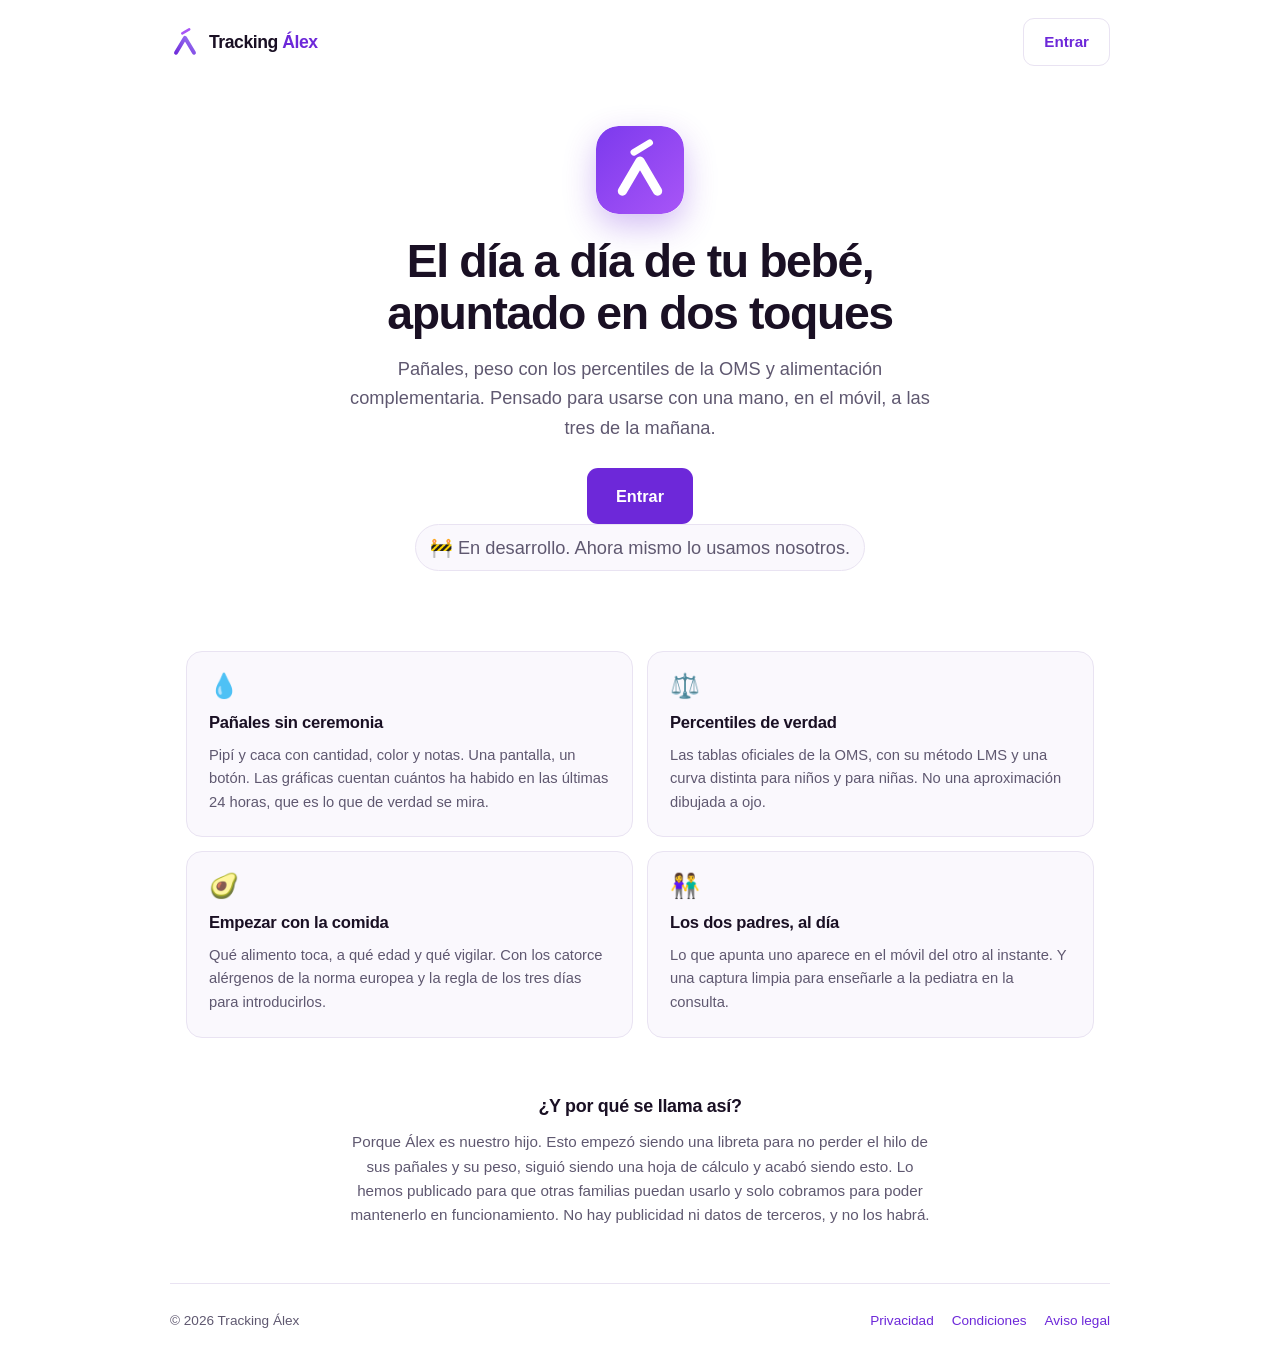
==== index.html @ 02edff7a "Enlaces legales sin .html" ====
<!DOCTYPE html>
<html lang="es">
<head>
  <meta charset="UTF-8">
  <meta name="viewport" content="width=device-width, initial-scale=1.0, viewport-fit=cover">
  <title>Tracking Álex · seguimiento diario de tu bebé</title>
  <meta name="description" content="Pañales, peso con percentiles de la OMS y alimentación complementaria. Para los dos padres, desde el móvil.">

  <link rel="icon" href="favicon.svg" type="image/svg+xml">
  <link rel="apple-touch-icon" href="marca/icono-180.png">
  <meta name="theme-color" content="#6d28d9">

  <!-- Ni Supabase, ni Chart.js, ni html2canvas: una página de venta no
       carga el motor de la app para enseñar un titular. Tampoco lleva
       JavaScript propio; el modo oscuro lo resuelve el CSS. -->
  <link rel="stylesheet" href="marca.css">
  <link rel="stylesheet" href="landing.css">
</head>
<body>

<!-- El logo, en línea para no pagar una petición más -->
<svg width="0" height="0" style="position:absolute" aria-hidden="true" focusable="false">
  <defs>
    <linearGradient id="taG" gradientUnits="userSpaceOnUse" x1="14" y1="90" x2="86" y2="10">
      <stop offset="0" stop-color="#6d28d9"/>
      <stop offset="1" stop-color="#a78bfa"/>
    </linearGradient>
    <linearGradient id="taP" gradientUnits="userSpaceOnUse" x1="0" y1="0" x2="100" y2="100">
      <stop offset="0" stop-color="#7c3aed"/>
      <stop offset="1" stop-color="#a855f7"/>
    </linearGradient>
    <symbol id="logoTA" viewBox="0 0 100 100">
      <path d="M20 86 L50 36 L80 86" fill="none" stroke="url(#taG)" stroke-width="13"
            stroke-linecap="round" stroke-linejoin="round"/>
      <path d="M41 21 L64 8" fill="none" stroke="#a855f7" stroke-width="8.5"
            stroke-linecap="round"/>
    </symbol>
    <symbol id="logoTAPastilla" viewBox="0 0 100 100">
      <rect width="100" height="100" rx="26" fill="url(#taP)"/>
      <path d="M30 74 L50 40 L70 74" fill="none" stroke="#fff" stroke-width="10.5"
            stroke-linecap="round" stroke-linejoin="round"/>
      <path d="M43 30 L61 19" fill="none" stroke="#fff" stroke-width="7.5"
            stroke-linecap="round"/>
    </symbol>
  </defs>
</svg>


<header class="contenedor cab">
  <a class="logo-marca" href="./" aria-label="Tracking Álex, inicio">
    <svg width="30" height="30" aria-hidden="true"><use href="#logoTA"/></svg>
    <span class="logo-txt">Tracking <em>Álex</em></span>
  </a>
  <a class="btn btn-sec" href="app/">Entrar</a>
</header>


<main>
  <section class="contenedor hero">
    <svg class="hero-logo" width="88" height="88" aria-hidden="true"><use href="#logoTAPastilla"/></svg>

    <h1>El día a día de tu bebé,<br>apuntado en dos toques</h1>

    <p>
      Pañales, peso con los percentiles de la OMS y alimentación complementaria.
      Pensado para usarse con una mano, en el móvil, a las tres de la mañana.
    </p>

    <div class="hero-botones">
      <a class="btn btn-pri btn-grande" href="app/">Entrar</a>
    </div>

    <p class="aviso-obra">
      🚧 En desarrollo. Ahora mismo lo usamos nosotros.
    </p>
  </section>


  <section class="contenedor rejilla">
    <article class="ficha">
      <span class="ficha-icono" aria-hidden="true">💧</span>
      <h2>Pañales sin ceremonia</h2>
      <p>
        Pipí y caca con cantidad, color y notas. Una pantalla, un botón.
        Las gráficas cuentan cuántos ha habido en las últimas 24 horas,
        que es lo que de verdad se mira.
      </p>
    </article>

    <article class="ficha">
      <span class="ficha-icono" aria-hidden="true">⚖️</span>
      <h2>Percentiles de verdad</h2>
      <p>
        Las tablas oficiales de la OMS, con su método LMS y una curva
        distinta para niños y para niñas. No una aproximación dibujada
        a ojo.
      </p>
    </article>

    <article class="ficha">
      <span class="ficha-icono" aria-hidden="true">🥑</span>
      <h2>Empezar con la comida</h2>
      <p>
        Qué alimento toca, a qué edad y qué vigilar. Con los catorce
        alérgenos de la norma europea y la regla de los tres días para
        introducirlos.
      </p>
    </article>

    <article class="ficha">
      <span class="ficha-icono" aria-hidden="true">👫</span>
      <h2>Los dos padres, al día</h2>
      <p>
        Lo que apunta uno aparece en el móvil del otro al instante. Y una
        captura limpia para enseñarle a la pediatra en la consulta.
      </p>
    </article>
  </section>

  <section class="contenedor historia">
    <h2>¿Y por qué se llama así?</h2>
    <p>
      Porque Álex es nuestro hijo. Esto empezó siendo una libreta para no perder
      el hilo de sus pañales y su peso, siguió siendo una hoja de cálculo y
      acabó siendo esto. Lo hemos publicado para que otras familias puedan usarlo y solo cobramos para poder mantenerlo en funcionamiento. No hay publicidad ni datos de terceros, y no los habrá.
    </p>
  </section>

</main>


<footer class="contenedor pie">
  <span>© 2026 Tracking Álex</span>
  <span class="pie-enlaces">
    <a href="privacidad">Privacidad</a>
    <a href="terminos">Condiciones</a>
    <a href="aviso-legal">Aviso legal</a>
  </span>
</footer>

</body>
</html>
---- marca.css ----
/* ═══════════════════════════════════════════════════════════════
   TRACKING ÁLEX · TOKENS DE MARCA

   Único sitio donde viven los colores de marca. Se carga ANTES que
   estilos.css, que los consume: así el landing, la app y las páginas
   legales comparten paleta sin repetir ni un hex.

   Regla que conviene no romper: los colores de MARCA y los de DATOS
   viven en sitios distintos. Si el morado de marca se cuela en una
   gráfica, deja de distinguirse lo que es cromo de lo que es dato.
   Por eso el morado #a855f7, que antes usaba la gráfica de pipís,
   ahora es exclusivo de la marca.
   ═══════════════════════════════════════════════════════════════ */

:root {
  /* ── Escala de morados ──────────────────────────────────────── */
  --m-900: #3b0764;
  --m-800: #4c1d95;
  --m-700: #6d28d9;   /* color de acción: botones, enlaces          */
  --m-600: #7c3aed;
  --m-500: #8b5cf6;   /* el mismo papel que el 700, en modo oscuro  */
  --m-400: #a78bfa;
  --m-300: #c4b5fd;

  /* ── Papeles de marca ───────────────────────────────────────── */
  --marca:        var(--m-700);
  --marca-fuerte: var(--m-800);
  --marca-suave:  var(--m-300);

  /* El acento del logo. Sólo para la marca: nunca para un dato. */
  --acento: #a855f7;

  /* Degradado de la marca, para cabeceras y la pastilla */
  --marca-grad: linear-gradient(135deg, var(--m-700) 0%, var(--m-400) 100%);

  /* Fondo teñido para zonas destacadas del landing */
  --marca-lavado: #faf8fd;
  --marca-borde:  #e9e3f2;
}

/* En oscuro el 700 se apaga contra el fondo: sube al 400, que mantiene
   el tono y da 5,4:1 sobre la superficie oscura. Con el 500 se quedaba
   en 3,45:1, por debajo del minimo para texto. */
@media (prefers-color-scheme: dark) {
  :root:not([data-theme="light"]) {
    --marca:       var(--m-400);   /* texto sobre oscuro: 5,4:1 */
    --marca-suave: var(--m-700);
    --marca-lavado:#1a1230;
    --marca-borde: #3b2d5c;
  }
}

:root[data-theme="dark"] {
  --marca:       var(--m-400);   /* texto sobre oscuro: 5,4:1 */
  --marca-suave: var(--m-700);
  --marca-lavado:#1a1230;
  --marca-borde: #3b2d5c;
}

/* ═══════════════════════════════════════════
   EL LOGO EN LÍNEA
   ═══════════════════════════════════════════ */
.logo-marca {
  display: inline-flex;
  align-items: center;
  gap: 9px;
  text-decoration: none;
  color: inherit;
}

.logo-marca svg,
.logo-marca img { display: block; flex: none; }

.logo-txt {
  font-weight: 680;
  letter-spacing: -0.025em;
  white-space: nowrap;
}

/* «Álex» va en el color de marca: es la mitad que da nombre */
.logo-txt em { font-style: normal; color: var(--marca); }
---- landing.css ----
/* ═══════════════════════════════════════════════════════════════
   PÁGINAS PÚBLICAS

   Lo que ve quien todavía no ha entrado: el landing y, cuando
   existan, privacidad, condiciones y precios.

   Deliberadamente separado de estilos.css, que es de la app. Una
   página de venta no debe arrastrar los estilos de un formulario
   de pañales, igual que no carga Supabase ni Chart.js.

   Los colores de marca vienen de marca.css, que se carga antes.
   ═══════════════════════════════════════════════════════════════ */

:root {
  --papel:   #ffffff;
  --papel2:  #faf8fd;
  --tinta:   #1a1024;
  --tinta2:  #5f5870;
  --linea:   #e9e3f2;
  --sombra:  0 10px 30px rgba(76, 29, 149, .10);
  --r:       16px;
}

@media (prefers-color-scheme: dark) {
  :root:not([data-theme="light"]) {
    --papel:  #140e1f;
    --papel2: #1c1430;
    --tinta:  #f4f0fa;
    --tinta2: #a79fb8;
    --linea:  #342a4d;
    --sombra: 0 10px 30px rgba(0, 0, 0, .35);
  }
}

:root[data-theme="dark"] {
  --papel:  #140e1f;
  --papel2: #1c1430;
  --tinta:  #f4f0fa;
  --tinta2: #a79fb8;
  --linea:  #342a4d;
  --sombra: 0 10px 30px rgba(0, 0, 0, .35);
}

*, *::before, *::after { box-sizing: border-box; margin: 0; padding: 0; }

html { -webkit-text-size-adjust: 100%; }

body {
  font: 16px/1.6 -apple-system, BlinkMacSystemFont, "Segoe UI", Roboto,
        "Helvetica Neue", Arial, sans-serif;
  background: var(--papel);
  color: var(--tinta);
  -webkit-font-smoothing: antialiased;
}

/* Gutter de 16 px en móvil: sin esto el texto toca el borde */
.contenedor { max-width: 940px; margin: 0 auto; padding: 0 16px; }

a { color: var(--marca); }

/* ═══════════════════════════════════════════
   CABECERA
   ═══════════════════════════════════════════ */
.cab {
  display: flex;
  align-items: center;
  justify-content: space-between;
  gap: 12px;
  padding: 18px 0;
}

.cab .logo-txt { font-size: 1.1rem; }

.btn {
  display: inline-flex;
  align-items: center;
  justify-content: center;
  gap: 8px;
  padding: 11px 20px;
  border: 1px solid transparent;
  border-radius: 11px;
  font-size: 0.95rem;
  font-weight: 620;
  text-decoration: none;
  cursor: pointer;
  white-space: nowrap;
}

.btn-pri {
  background: var(--m-700);
  color: #fff;                    /* 7,1:1 sobre el 700 */
}
.btn-pri:hover { background: var(--m-800); }

.btn-sec {
  background: transparent;
  color: var(--marca);
  border-color: var(--linea);
}
.btn-sec:hover { border-color: var(--marca); }

.btn-grande { padding: 14px 28px; font-size: 1.02rem; }

/* En oscuro el 700 pierde fuelle como fondo: sube un paso */
@media (prefers-color-scheme: dark) {
  :root:not([data-theme="light"]) .btn-pri { background: var(--m-600); }
  :root:not([data-theme="light"]) .btn-pri:hover { background: var(--m-700); }
}
:root[data-theme="dark"] .btn-pri { background: var(--m-600); }
:root[data-theme="dark"] .btn-pri:hover { background: var(--m-700); }

/* ═══════════════════════════════════════════
   PORTADA
   ═══════════════════════════════════════════ */
.hero { text-align: center; padding: 42px 0 54px; }

.hero-logo {
  display: block;
  margin: 0 auto 22px;
  border-radius: 22px;
  box-shadow: 0 12px 32px rgba(109, 40, 217, .3);
}

.hero h1 {
  font-size: clamp(1.9rem, 6vw, 2.9rem);
  line-height: 1.12;
  letter-spacing: -0.03em;
  font-weight: 720;
  margin-bottom: 14px;
}

.hero h1 em { font-style: normal; color: var(--marca); }

.hero p {
  font-size: clamp(1rem, 2.6vw, 1.14rem);
  color: var(--tinta2);
  max-width: 580px;
  margin: 0 auto 26px;
}

.hero-botones {
  display: flex;
  gap: 12px;
  justify-content: center;
  flex-wrap: wrap;
}

.aviso-obra {
  display: inline-block;
  margin-top: 26px;
  padding: 8px 14px;
  border-radius: 999px;
  background: var(--marca-lavado);
  border: 1px solid var(--marca-borde);
  color: var(--tinta2);
  font-size: 0.84rem;
}

/* ═══════════════════════════════════════════
   LO QUE HACE
   ═══════════════════════════════════════════ */
.rejilla {
  display: grid;
  grid-template-columns: 1fr;
  gap: 14px;
  padding-bottom: 54px;
}

@media (min-width: 680px) {
  .rejilla { grid-template-columns: repeat(2, 1fr); }
}

.ficha {
  background: var(--papel2);
  border: 1px solid var(--linea);
  border-radius: var(--r);
  padding: 22px;
}

.ficha-icono {
  font-size: 1.5rem;
  line-height: 1;
  margin-bottom: 12px;
  display: block;
}

.ficha h2 {
  font-size: 1.04rem;
  font-weight: 650;
  letter-spacing: -0.015em;
  margin-bottom: 7px;
}

.ficha p { font-size: 0.92rem; color: var(--tinta2); }

/* ═══════════════════════════════════════════
   PIE
   ═══════════════════════════════════════════ */
.pie {
  border-top: 1px solid var(--linea);
  padding: 26px 0 40px;
  font-size: 0.85rem;
  color: var(--tinta2);
  display: flex;
  flex-wrap: wrap;
  gap: 10px 20px;
  align-items: center;
  justify-content: space-between;
}

.pie-enlaces { display: flex; gap: 18px; flex-wrap: wrap; }

/* ═══════════════════════════════════════════
   PÁGINA SIMPLE (404 y, más adelante, las legales)
   ═══════════════════════════════════════════ */
.simple { padding: 56px 0 70px; max-width: 680px; }

.simple h1 {
  font-size: clamp(1.6rem, 5vw, 2.1rem);
  letter-spacing: -0.025em;
  margin-bottom: 12px;
}

.simple p { color: var(--tinta2); margin-bottom: 18px; }

/* ═══════════════════════════════════════════
   PÁGINAS LEGALES
   ═══════════════════════════════════════════ */
.legal { max-width: 720px; padding: 10px 0 60px; }

.legal h1 {
  font-size: clamp(1.6rem, 5vw, 2.1rem);
  letter-spacing: -0.025em;
  margin-bottom: 6px;
}

.legal .actualizado {
  color: var(--tinta2);
  font-size: 0.85rem;
  margin-bottom: 30px;
}

.legal h2 {
  font-size: 1.08rem;
  font-weight: 650;
  letter-spacing: -0.015em;
  margin: 32px 0 10px;
}

.legal p, .legal li, .legal dd { color: var(--tinta2); }
.legal p  { margin-bottom: 12px; }
.legal ul { margin: 0 0 12px 20px; }
.legal li { margin-bottom: 7px; }

.legal strong { color: var(--tinta); font-weight: 620; }

.legal dl { margin-bottom: 12px; }
.legal dt { font-weight: 620; color: var(--tinta); margin-top: 12px; }
.legal dd { margin-left: 0; }

/* El aviso de que esto es un borrador. Deliberadamente imposible de
   pasar por alto: un texto legal a medias que parezca definitivo es
   peor que no tener ninguno. */
.borrador {
  background: #fff7ed;
  border: 1px solid #fdba74;
  color: #7c2d12;
  border-radius: var(--r);
  padding: 15px 18px;
  margin-bottom: 30px;
  font-size: 0.88rem;
  line-height: 1.55;
}

@media (prefers-color-scheme: dark) {
  :root:not([data-theme="light"]) .borrador {
    background: #2b1a0c; border-color: #7c4a1d; color: #fcd9b6;
  }
}
:root[data-theme="dark"] .borrador {
  background: #2b1a0c; border-color: #7c4a1d; color: #fcd9b6;
}

/* Los huecos sin rellenar, imposibles de confundir con texto real */
.pendiente {
  display: inline-block;
  background: var(--marca-lavado);
  border: 1px dashed var(--marca);
  color: var(--marca);
  border-radius: 7px;
  padding: 1px 8px;
  font-size: 0.86em;
  font-weight: 560;
}

.pendiente-nota { font-size: 0.86rem; }

/* El bloque de «esto no es un producto sanitario» */
.aviso-fuerte {
  background: var(--marca-lavado);
  border-left: 4px solid var(--marca);
  border-radius: 0 var(--r) var(--r) 0;
  padding: 16px 18px;
  margin: 14px 0 18px;
}

.aviso-fuerte p:last-child { margin-bottom: 0; }

.pie-enlaces a { text-decoration: none; }
.pie-enlaces a:hover { text-decoration: underline; }

/* ═══════════════════════════════════════════
   DE DÓNDE SALE EL NOMBRE
   ═══════════════════════════════════════════ */
.historia {
  max-width: 620px;
  padding: 0 16px 56px;
  text-align: center;
}

.historia h2 {
  font-size: 1.12rem;
  font-weight: 650;
  letter-spacing: -0.015em;
  margin-bottom: 10px;
}

.historia p { color: var(--tinta2); font-size: 0.95rem; }
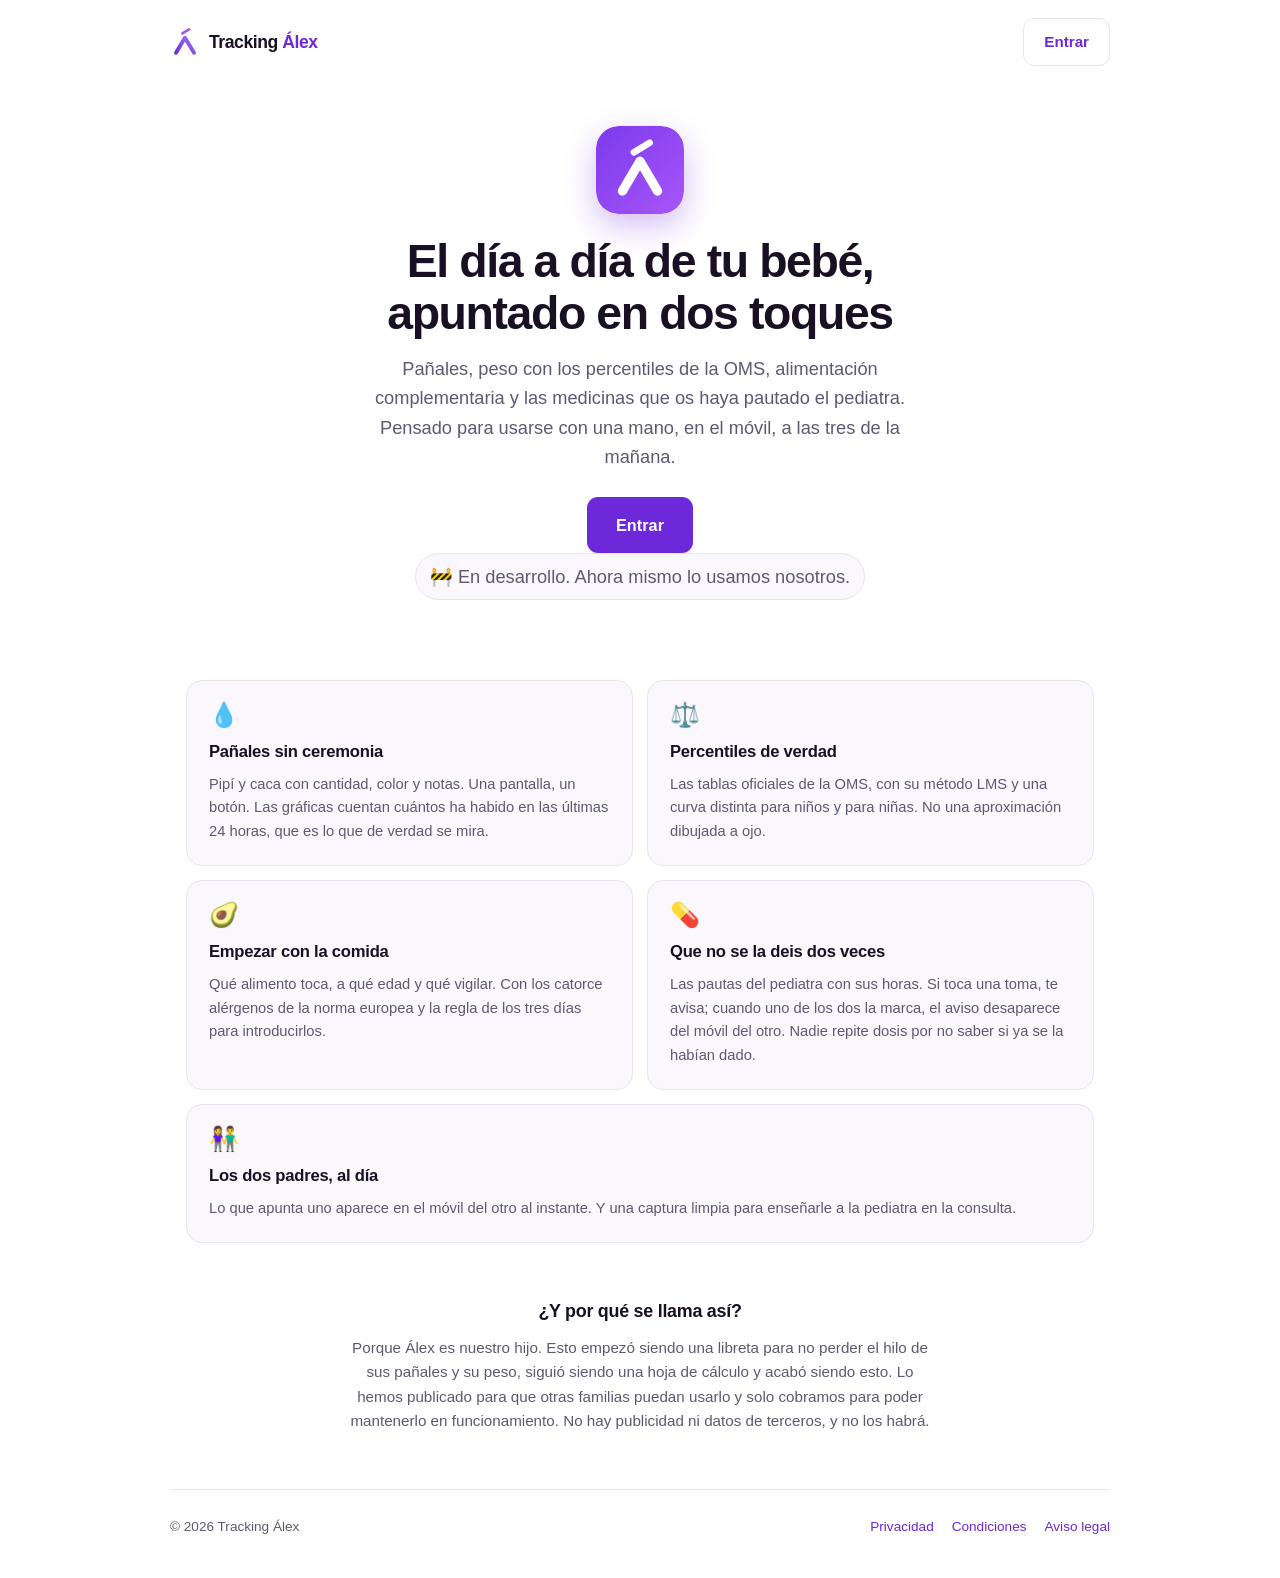
==== commit 7ce350c1: "Modulo de medicacion: pautas, tomas y aviso de la toma que toca" ====
--- a/index.html
+++ b/index.html
@@ -4,7 +4,7 @@
   <meta charset="UTF-8">
   <meta name="viewport" content="width=device-width, initial-scale=1.0, viewport-fit=cover">
   <title>Tracking Álex · seguimiento diario de tu bebé</title>
-  <meta name="description" content="Pañales, peso con percentiles de la OMS y alimentación complementaria. Para los dos padres, desde el móvil.">
+  <meta name="description" content="Pañales, peso con percentiles de la OMS, alimentación complementaria y las medicinas del pediatra. Para los dos padres, desde el móvil.">
 
   <link rel="icon" href="favicon.svg" type="image/svg+xml">
   <link rel="apple-touch-icon" href="marca/icono-180.png">
@@ -62,7 +62,8 @@
     <h1>El día a día de tu bebé,<br>apuntado en dos toques</h1>
 
     <p>
-      Pañales, peso con los percentiles de la OMS y alimentación complementaria.
+      Pañales, peso con los percentiles de la OMS, alimentación complementaria
+      y las medicinas que os haya pautado el pediatra.
       Pensado para usarse con una mano, en el móvil, a las tres de la mañana.
     </p>
 
@@ -108,6 +109,16 @@
     </article>
 
     <article class="ficha">
+      <span class="ficha-icono" aria-hidden="true">💊</span>
+      <h2>Que no se la deis dos veces</h2>
+      <p>
+        Las pautas del pediatra con sus horas. Si toca una toma, te avisa;
+        cuando uno de los dos la marca, el aviso desaparece del móvil del
+        otro. Nadie repite dosis por no saber si ya se la habían dado.
+      </p>
+    </article>
+
+    <article class="ficha">
       <span class="ficha-icono" aria-hidden="true">👫</span>
       <h2>Los dos padres, al día</h2>
       <p>
--- a/landing.css
+++ b/landing.css
@@ -168,6 +168,12 @@
 
 @media (min-width: 680px) {
   .rejilla { grid-template-columns: repeat(2, 1fr); }
+
+  /* Con un número impar de fichas, la última se quedaba sola a media
+     fila y el bloque terminaba descolgado. Que ocupe el ancho entero.
+     Escrito con :nth-child(odd) y no con «la quinta» para que siga
+     valiendo cuando haya seis, o siete. */
+  .rejilla > .ficha:last-child:nth-child(odd) { grid-column: 1 / -1; }
 }
 
 .ficha {
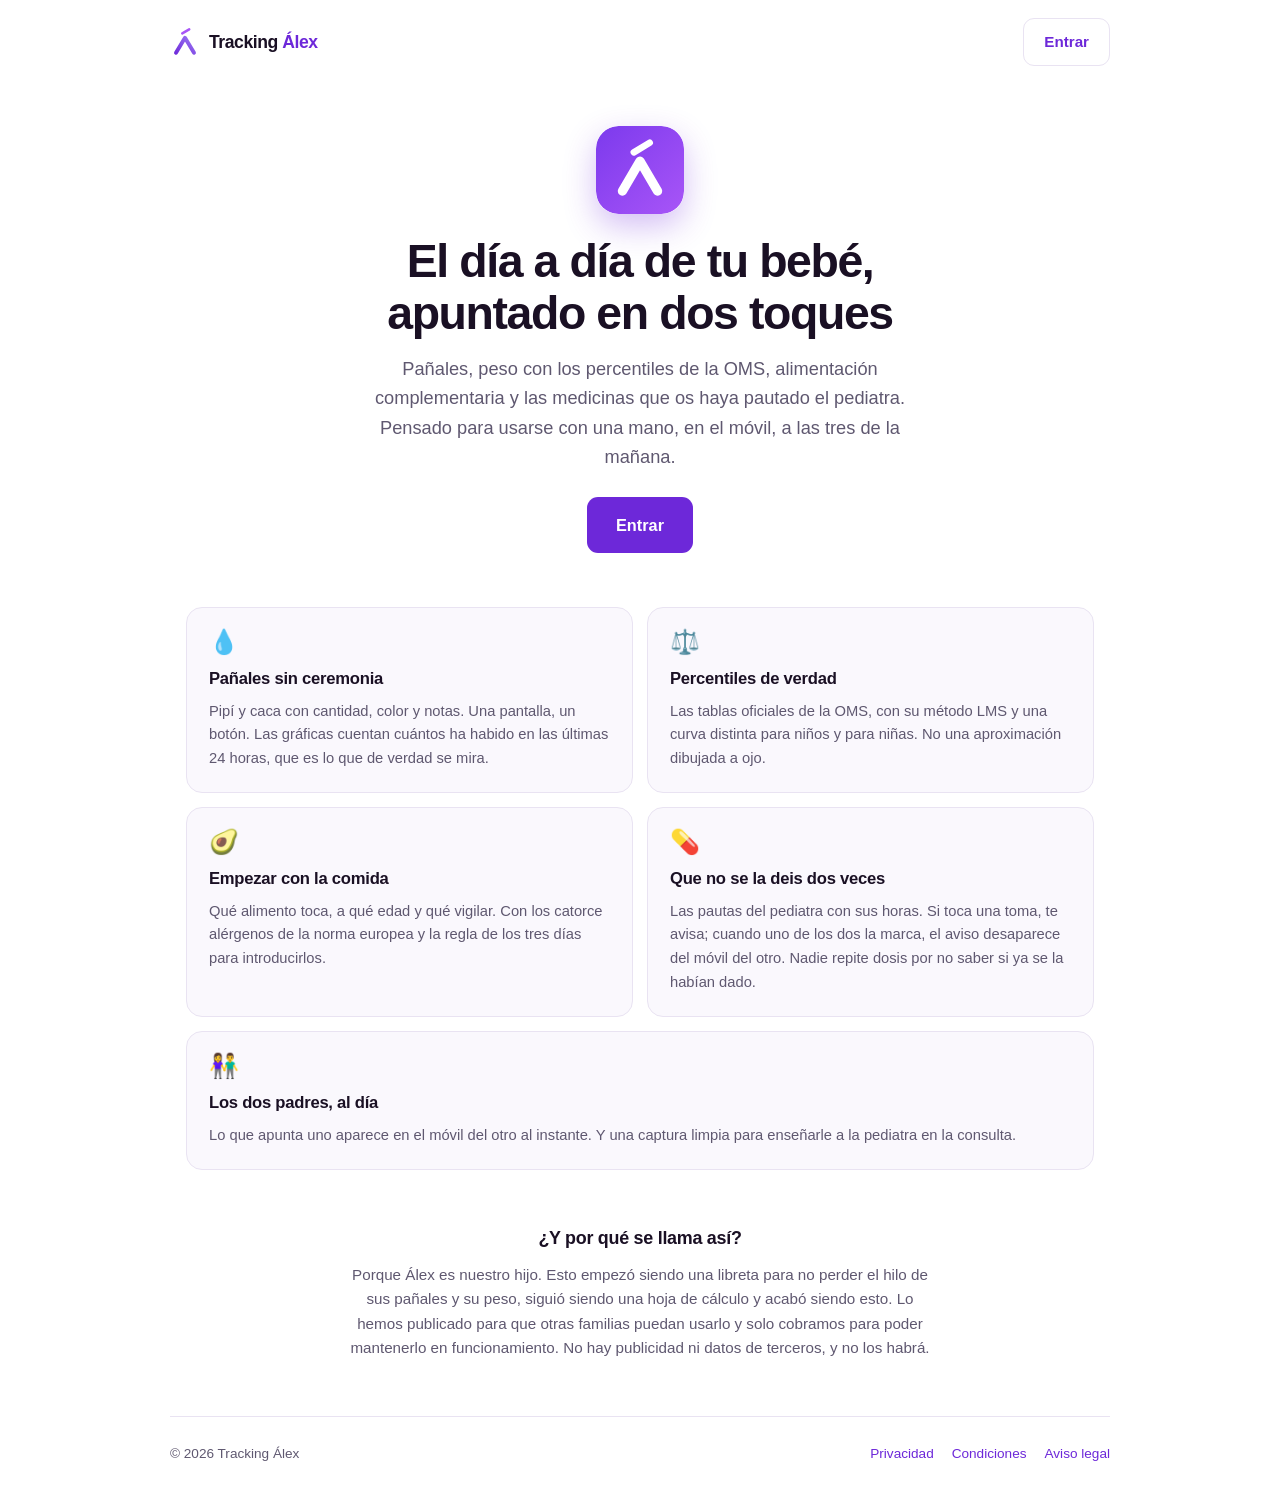
==== commit 702ff65a: "Repaso del modulo de medicacion y salida al landing" ====
--- a/index.html
+++ b/index.html
@@ -71,9 +71,6 @@
       <a class="btn btn-pri btn-grande" href="app/">Entrar</a>
     </div>
 
-    <p class="aviso-obra">
-      🚧 En desarrollo. Ahora mismo lo usamos nosotros.
-    </p>
   </section>
 
 
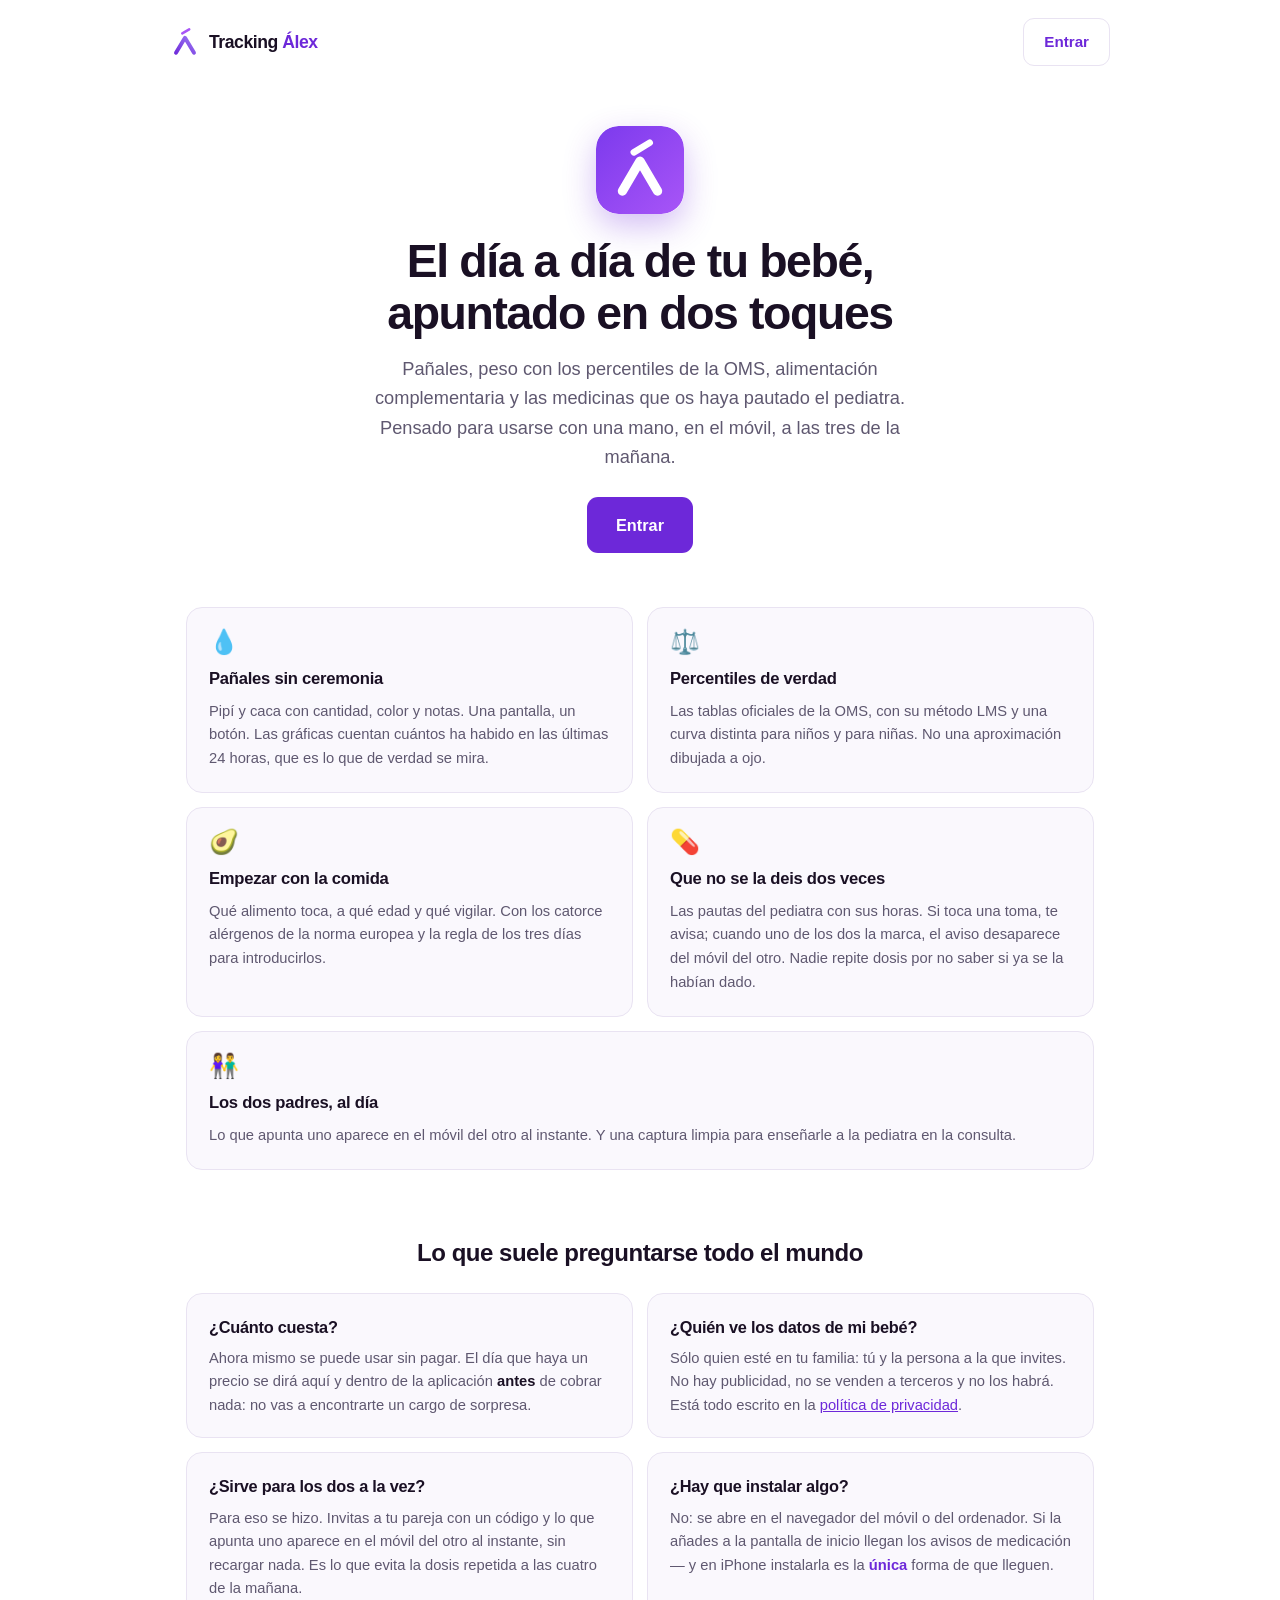
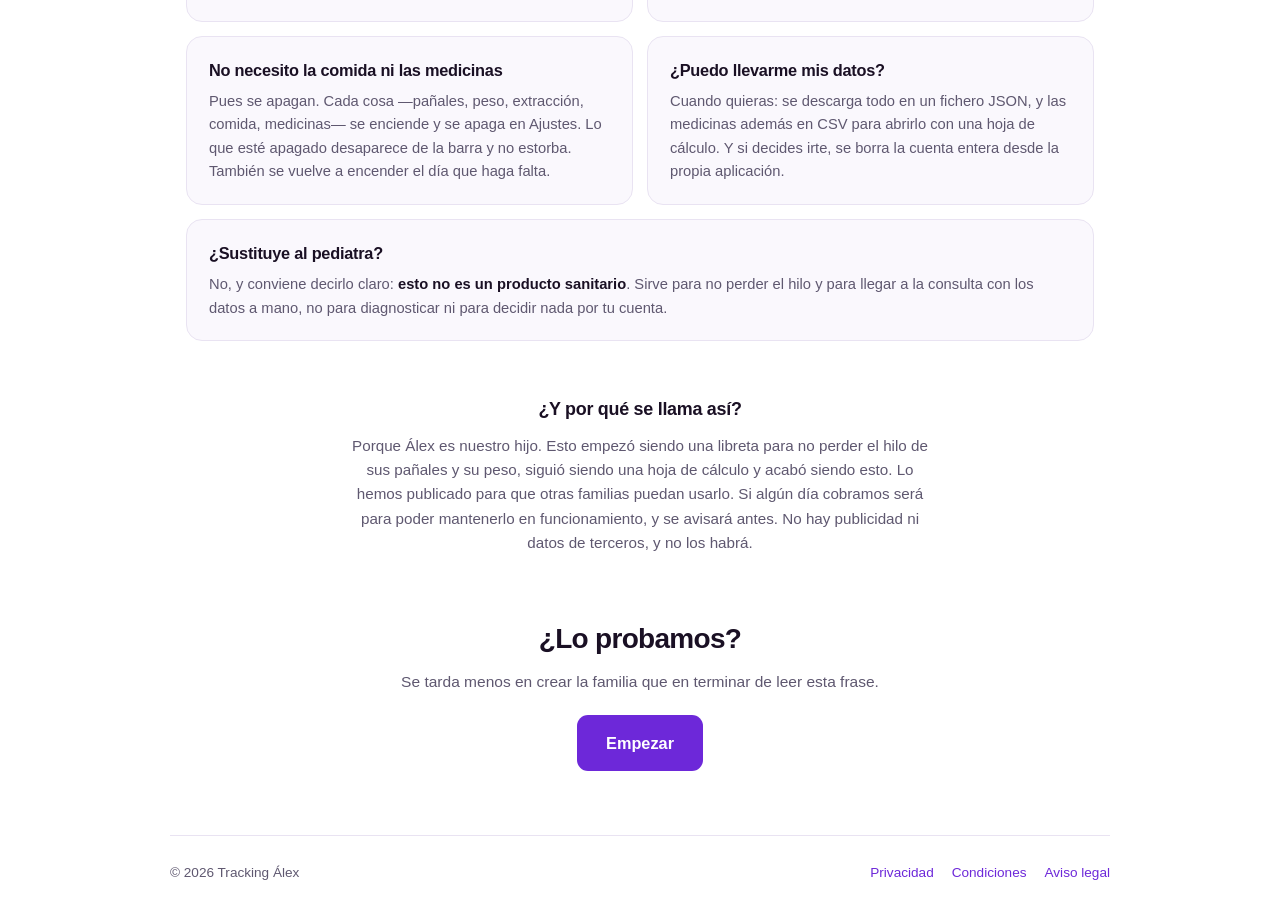
==== commit 617ddf47: "Tarjeta al compartir el enlace, SEO tecnico y preguntas frecuentes" ====
--- a/index.html
+++ b/index.html
@@ -5,6 +5,54 @@
   <meta name="viewport" content="width=device-width, initial-scale=1.0, viewport-fit=cover">
   <title>Tracking Álex · seguimiento diario de tu bebé</title>
   <meta name="description" content="Pañales, peso con percentiles de la OMS, alimentación complementaria y las medicinas del pediatra. Para los dos padres, desde el móvil.">
+
+  <!-- ══ Al compartir el enlace ══════════════════════════════════════
+       Sin og:image no hay tarjeta: WhatsApp, Telegram, LinkedIn y Slack
+       enseñan el dominio pelado, que es como estaba esto antes. Las URL
+       tienen que ser absolutas; varios scrapers no resuelven rutas
+       relativas aquí, y es el fallo clásico. -->
+  <link rel="canonical" href="https://trackingalex.app/">
+  <meta property="og:type"          content="website">
+  <meta property="og:site_name"     content="Tracking Álex">
+  <meta property="og:locale"        content="es_ES">
+  <meta property="og:url"           content="https://trackingalex.app/">
+  <meta property="og:title"         content="El día a día de tu bebé, en dos toques">
+  <meta property="og:description"   content="Pañales, peso con percentiles de la OMS, comida y las medicinas del pediatra. Lo que apunta uno lo ve el otro al instante.">
+  <meta property="og:image"         content="https://trackingalex.app/marca/og.png">
+  <meta property="og:image:width"   content="1200">
+  <meta property="og:image:height"  content="630">
+  <meta property="og:image:type"    content="image/png">
+  <meta property="og:image:alt"     content="Tracking Álex · seguimiento diario de tu bebé">
+  <meta name="twitter:card"         content="summary_large_image">
+  <meta name="twitter:title"        content="El día a día de tu bebé, en dos toques">
+  <meta name="twitter:description"  content="Pañales, peso con percentiles de la OMS, comida y las medicinas del pediatra. Lo que apunta uno lo ve el otro al instante.">
+  <meta name="twitter:image"        content="https://trackingalex.app/marca/og.png">
+
+  <!-- Ficha para los buscadores. Sin aggregateRating y sin offers: no hay
+       valoraciones y todavía no se cobra, así que ponerlas sería mentir en
+       la propia ficha de resultados. Tampoco hay FAQPage: desde 2023 Google
+       sólo lo enseña a webs oficiales, y las preguntas de abajo ya cuentan
+       como texto visible, que es lo que de verdad sirve. -->
+  <script type="application/ld+json">
+  {
+    "@context": "https://schema.org",
+    "@type": "SoftwareApplication",
+    "name": "Tracking Álex",
+    "url": "https://trackingalex.app/",
+    "image": "https://trackingalex.app/marca/og.png",
+    "applicationCategory": "HealthApplication",
+    "operatingSystem": "Web, Android, iOS",
+    "inLanguage": "es",
+    "description": "Seguimiento diario de un bebé: pañales, peso con los percentiles de la OMS, alimentación complementaria y las pautas de medicación del pediatra. Compartido entre los dos padres, en tiempo real.",
+    "featureList": [
+      "Pañales con cantidad, color y notas",
+      "Peso con los percentiles oficiales de la OMS",
+      "Alimentación complementaria con los 14 alérgenos europeos",
+      "Pautas de medicación con aviso al móvil",
+      "Sincronización en tiempo real entre los dos padres"
+    ]
+  }
+  </script>
 
   <link rel="icon" href="favicon.svg" type="image/svg+xml">
   <link rel="apple-touch-icon" href="marca/icono-180.png">
@@ -125,13 +173,102 @@
     </article>
   </section>
 
+
+  <!-- ══ PREGUNTAS ═══════════════════════════════════════════════════
+       No están aquí por Google, aunque también: son las preguntas que
+       hasta ahora no tenían respuesta en ninguna parte de la web y que
+       frenan a quien se está pensando entrar. Cuánto cuesta, quién ve
+       los datos de su bebé y si puede sacarlos de aquí.
+
+       Reutiliza .rejilla y .ficha, que ya son exactamente esto: dos
+       columnas que se vuelven una en el móvil. -->
+  <section class="contenedor faq" id="preguntas">
+    <h2 class="faq-titulo">Lo que suele preguntarse todo el mundo</h2>
+
+    <div class="rejilla rejilla-faq">
+      <article class="ficha">
+        <h3>¿Cuánto cuesta?</h3>
+        <p>
+          Ahora mismo se puede usar sin pagar. El día que haya un precio se
+          dirá aquí y dentro de la aplicación <strong>antes</strong> de cobrar
+          nada: no vas a encontrarte un cargo de sorpresa.
+        </p>
+      </article>
+
+      <article class="ficha">
+        <h3>¿Quién ve los datos de mi bebé?</h3>
+        <p>
+          Sólo quien esté en tu familia: tú y la persona a la que invites.
+          No hay publicidad, no se venden a terceros y no los habrá.
+          Está todo escrito en la <a href="privacidad">política de privacidad</a>.
+        </p>
+      </article>
+
+      <article class="ficha">
+        <h3>¿Sirve para los dos a la vez?</h3>
+        <p>
+          Para eso se hizo. Invitas a tu pareja con un código y lo que apunta
+          uno aparece en el móvil del otro al instante, sin recargar nada.
+          Es lo que evita la dosis repetida a las cuatro de la mañana.
+        </p>
+      </article>
+
+      <article class="ficha">
+        <h3>¿Hay que instalar algo?</h3>
+        <p>
+          No: se abre en el navegador del móvil o del ordenador. Si la añades
+          a la pantalla de inicio llegan los avisos de medicación — y en
+          iPhone instalarla es la <em>única</em> forma de que lleguen.
+        </p>
+      </article>
+
+      <article class="ficha">
+        <h3>No necesito la comida ni las medicinas</h3>
+        <p>
+          Pues se apagan. Cada cosa —pañales, peso, extracción, comida,
+          medicinas— se enciende y se apaga en Ajustes. Lo que esté apagado
+          desaparece de la barra y no estorba. También se vuelve a encender
+          el día que haga falta.
+        </p>
+      </article>
+
+      <article class="ficha">
+        <h3>¿Puedo llevarme mis datos?</h3>
+        <p>
+          Cuando quieras: se descarga todo en un fichero JSON, y las medicinas
+          además en CSV para abrirlo con una hoja de cálculo. Y si decides
+          irte, se borra la cuenta entera desde la propia aplicación.
+        </p>
+      </article>
+
+      <article class="ficha">
+        <h3>¿Sustituye al pediatra?</h3>
+        <p>
+          No, y conviene decirlo claro: <strong>esto no es un producto
+          sanitario</strong>. Sirve para no perder el hilo y para llegar a la
+          consulta con los datos a mano, no para diagnosticar ni para decidir
+          nada por tu cuenta.
+        </p>
+      </article>
+    </div>
+  </section>
+
   <section class="contenedor historia">
     <h2>¿Y por qué se llama así?</h2>
     <p>
       Porque Álex es nuestro hijo. Esto empezó siendo una libreta para no perder
       el hilo de sus pañales y su peso, siguió siendo una hoja de cálculo y
-      acabó siendo esto. Lo hemos publicado para que otras familias puedan usarlo y solo cobramos para poder mantenerlo en funcionamiento. No hay publicidad ni datos de terceros, y no los habrá.
+      acabó siendo esto. Lo hemos publicado para que otras familias puedan usarlo. Si algún día cobramos será para poder mantenerlo en funcionamiento, y se avisará antes. No hay publicidad ni datos de terceros, y no los habrá.
     </p>
+  </section>
+
+  <!-- La página terminaba en la historia del nombre y se acababa, sin
+       ningún botón. Quien llega hasta aquí leyendo es precisamente
+       quien ya estaba convencido. -->
+  <section class="contenedor cierre">
+    <h2>¿Lo probamos?</h2>
+    <p>Se tarda menos en crear la familia que en terminar de leer esta frase.</p>
+    <a class="btn btn-pri btn-grande" href="app/">Empezar</a>
   </section>
 
 </main>
--- a/landing.css
+++ b/landing.css
@@ -200,6 +200,58 @@
 .ficha p { font-size: 0.92rem; color: var(--tinta2); }
 
 /* ═══════════════════════════════════════════
+   PREGUNTAS
+
+   No llevan cuadrícula propia: reutilizan .rejilla y .ficha, que ya
+   hacen exactamente esto. Aquí sólo está lo que .ficha no tenía, que
+   es el h3 (sus títulos son h2) y el encabezado de la sección.
+   ═══════════════════════════════════════════ */
+.faq { padding-top: 10px; }
+
+.faq-titulo {
+  font-size: clamp(1.25rem, 3.4vw, 1.5rem);
+  font-weight: 680;
+  letter-spacing: -0.02em;
+  text-align: center;
+  margin-bottom: 20px;
+}
+
+/* Sin el icono de arriba, 22 px de aire sobran */
+.rejilla-faq .ficha { padding: 20px 22px; }
+
+.rejilla-faq h3 {
+  font-size: 1.02rem;
+  font-weight: 650;
+  letter-spacing: -0.015em;
+  margin-bottom: 7px;
+}
+
+.rejilla-faq p { font-size: 0.92rem; color: var(--tinta2); }
+.rejilla-faq strong { color: var(--tinta); font-weight: 620; }
+.rejilla-faq em { font-style: normal; font-weight: 620; color: var(--marca); }
+
+/* ═══════════════════════════════════════════
+   CIERRE
+   ═══════════════════════════════════════════ */
+.cierre {
+  text-align: center;
+  padding: 6px 16px 64px;
+}
+
+.cierre h2 {
+  font-size: clamp(1.35rem, 4vw, 1.75rem);
+  font-weight: 700;
+  letter-spacing: -0.025em;
+  margin-bottom: 8px;
+}
+
+.cierre p {
+  color: var(--tinta2);
+  font-size: 0.97rem;
+  margin-bottom: 20px;
+}
+
+/* ═══════════════════════════════════════════
    PIE
    ═══════════════════════════════════════════ */
 .pie {
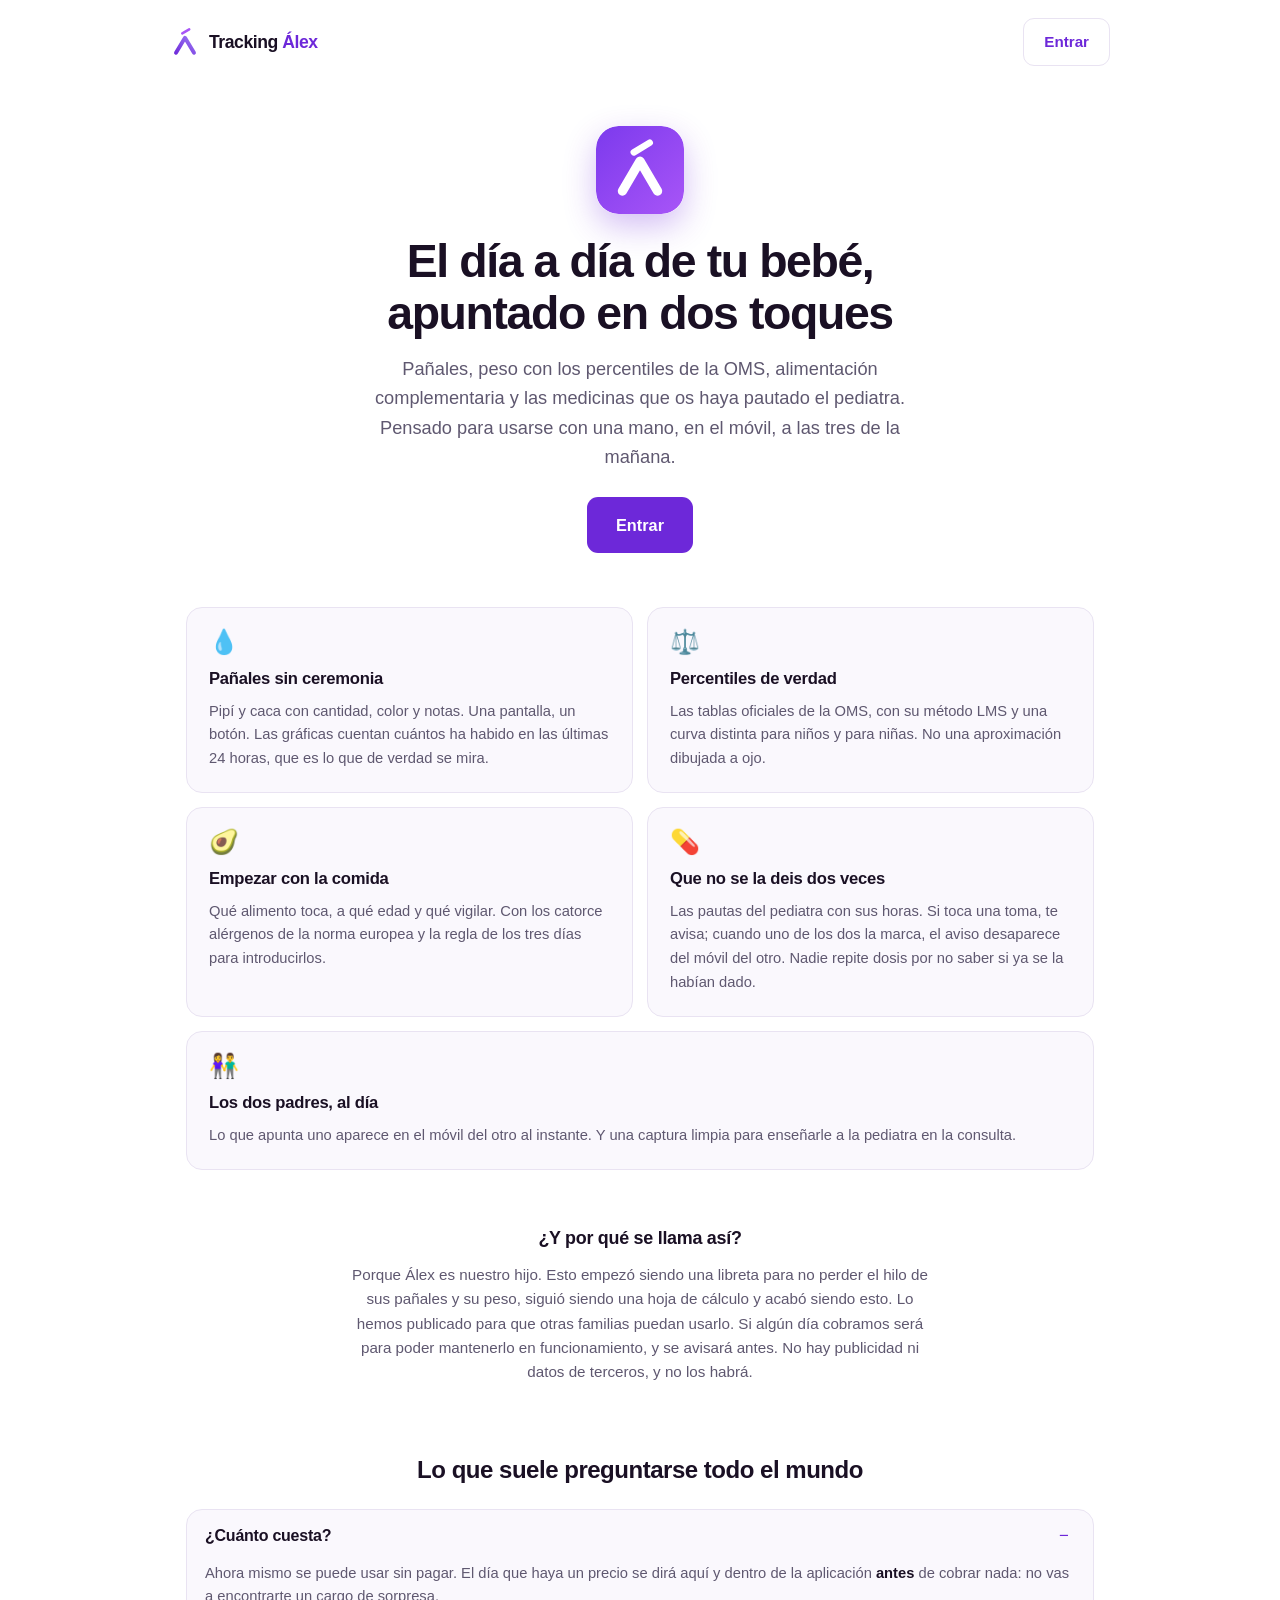
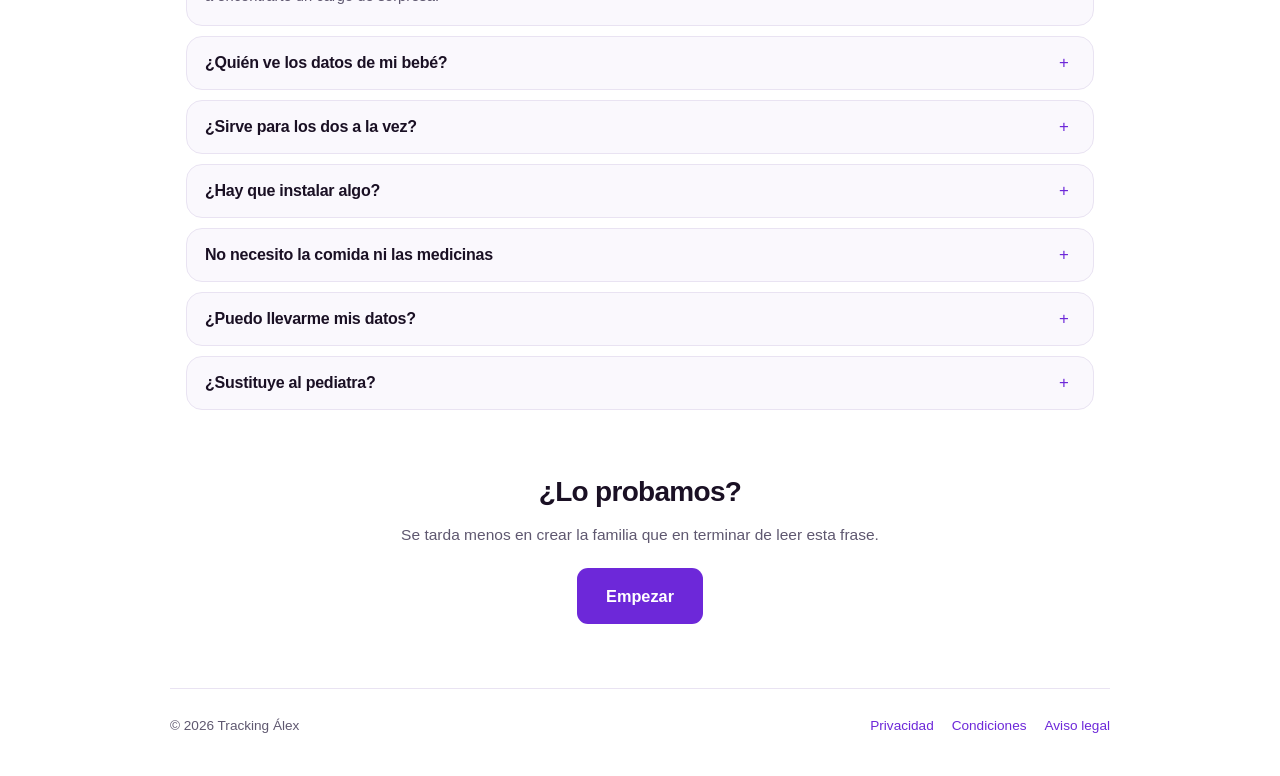
==== commit 621778d2: "Preguntas plegadas y la historia del nombre antes que ellas" ====
--- a/index.html
+++ b/index.html
@@ -174,85 +174,10 @@
   </section>
 
 
-  <!-- ══ PREGUNTAS ═══════════════════════════════════════════════════
-       No están aquí por Google, aunque también: son las preguntas que
-       hasta ahora no tenían respuesta en ninguna parte de la web y que
-       frenan a quien se está pensando entrar. Cuánto cuesta, quién ve
-       los datos de su bebé y si puede sacarlos de aquí.
-
-       Reutiliza .rejilla y .ficha, que ya son exactamente esto: dos
-       columnas que se vuelven una en el móvil. -->
-  <section class="contenedor faq" id="preguntas">
-    <h2 class="faq-titulo">Lo que suele preguntarse todo el mundo</h2>
-
-    <div class="rejilla rejilla-faq">
-      <article class="ficha">
-        <h3>¿Cuánto cuesta?</h3>
-        <p>
-          Ahora mismo se puede usar sin pagar. El día que haya un precio se
-          dirá aquí y dentro de la aplicación <strong>antes</strong> de cobrar
-          nada: no vas a encontrarte un cargo de sorpresa.
-        </p>
-      </article>
-
-      <article class="ficha">
-        <h3>¿Quién ve los datos de mi bebé?</h3>
-        <p>
-          Sólo quien esté en tu familia: tú y la persona a la que invites.
-          No hay publicidad, no se venden a terceros y no los habrá.
-          Está todo escrito en la <a href="privacidad">política de privacidad</a>.
-        </p>
-      </article>
-
-      <article class="ficha">
-        <h3>¿Sirve para los dos a la vez?</h3>
-        <p>
-          Para eso se hizo. Invitas a tu pareja con un código y lo que apunta
-          uno aparece en el móvil del otro al instante, sin recargar nada.
-          Es lo que evita la dosis repetida a las cuatro de la mañana.
-        </p>
-      </article>
-
-      <article class="ficha">
-        <h3>¿Hay que instalar algo?</h3>
-        <p>
-          No: se abre en el navegador del móvil o del ordenador. Si la añades
-          a la pantalla de inicio llegan los avisos de medicación — y en
-          iPhone instalarla es la <em>única</em> forma de que lleguen.
-        </p>
-      </article>
-
-      <article class="ficha">
-        <h3>No necesito la comida ni las medicinas</h3>
-        <p>
-          Pues se apagan. Cada cosa —pañales, peso, extracción, comida,
-          medicinas— se enciende y se apaga en Ajustes. Lo que esté apagado
-          desaparece de la barra y no estorba. También se vuelve a encender
-          el día que haga falta.
-        </p>
-      </article>
-
-      <article class="ficha">
-        <h3>¿Puedo llevarme mis datos?</h3>
-        <p>
-          Cuando quieras: se descarga todo en un fichero JSON, y las medicinas
-          además en CSV para abrirlo con una hoja de cálculo. Y si decides
-          irte, se borra la cuenta entera desde la propia aplicación.
-        </p>
-      </article>
-
-      <article class="ficha">
-        <h3>¿Sustituye al pediatra?</h3>
-        <p>
-          No, y conviene decirlo claro: <strong>esto no es un producto
-          sanitario</strong>. Sirve para no perder el hilo y para llegar a la
-          consulta con los datos a mano, no para diagnosticar ni para decidir
-          nada por tu cuenta.
-        </p>
-      </article>
-    </div>
-  </section>
-
+  <!-- Antes iba después de las preguntas. Va aquí porque es lo que
+       explica de qué va esto: una familia que lo hizo para su hijo. Eso
+       convence más que cualquier lista de características, y conviene
+       leerlo antes de ponerse a resolver dudas. -->
   <section class="contenedor historia">
     <h2>¿Y por qué se llama así?</h2>
     <p>
@@ -260,6 +185,101 @@
       el hilo de sus pañales y su peso, siguió siendo una hoja de cálculo y
       acabó siendo esto. Lo hemos publicado para que otras familias puedan usarlo. Si algún día cobramos será para poder mantenerlo en funcionamiento, y se avisará antes. No hay publicidad ni datos de terceros, y no los habrá.
     </p>
+  </section>
+
+  <!-- ══ PREGUNTAS ══════════════════════════════════════════════════
+       Son las preguntas que hasta ahora no tenían respuesta en ninguna
+       parte de la web y que frenan a quien se está pensando entrar:
+       cuánto cuesta, quién ve los datos de su bebé y si puede sacarlos
+       de aquí.
+
+       «¿Y esto no perjudica al SEO?» No. El texto de las respuestas está
+       en el HTML que se sirve, no se inyecta al pulsar: Google lo rastrea
+       e indexa igual que si estuviera a la vista. Lo que sí perjudica es
+       inyectarlo con JavaScript al abrir, y aquí no hay JavaScript
+       ninguno — <details> y <summary> lo hace el navegador solo.
+
+       Plegadas porque siete respuestas seguidas son un muro de texto
+       justo donde el visitante venía a decidirse. La primera va abierta
+       a propósito: si estuvieran todas cerradas, alguien podría no
+       darse cuenta de que se abren. -->
+  <section class="contenedor faq" id="preguntas">
+    <h2 class="faq-titulo">Lo que suele preguntarse todo el mundo</h2>
+
+    <div class="faq-lista">
+      <details class="faq-item" open>
+        <summary><h3>¿Cuánto cuesta?</h3></summary>
+        <div class="faq-cuerpo">
+          <p>
+            Ahora mismo se puede usar sin pagar. El día que haya un precio se
+            dirá aquí y dentro de la aplicación <strong>antes</strong> de cobrar
+            nada: no vas a encontrarte un cargo de sorpresa.
+          </p>
+        </div>
+      </details>
+      <details class="faq-item">
+        <summary><h3>¿Quién ve los datos de mi bebé?</h3></summary>
+        <div class="faq-cuerpo">
+          <p>
+            Sólo quien esté en tu familia: tú y la persona a la que invites.
+            No hay publicidad, no se venden a terceros y no los habrá.
+            Está todo escrito en la <a href="privacidad">política de privacidad</a>.
+          </p>
+        </div>
+      </details>
+      <details class="faq-item">
+        <summary><h3>¿Sirve para los dos a la vez?</h3></summary>
+        <div class="faq-cuerpo">
+          <p>
+            Para eso se hizo. Invitas a tu pareja con un código y lo que apunta
+            uno aparece en el móvil del otro al instante, sin recargar nada.
+            Es lo que evita la dosis repetida a las cuatro de la mañana.
+          </p>
+        </div>
+      </details>
+      <details class="faq-item">
+        <summary><h3>¿Hay que instalar algo?</h3></summary>
+        <div class="faq-cuerpo">
+          <p>
+            No: se abre en el navegador del móvil o del ordenador. Si la añades
+            a la pantalla de inicio llegan los avisos de medicación — y en
+            iPhone instalarla es la <em>única</em> forma de que lleguen.
+          </p>
+        </div>
+      </details>
+      <details class="faq-item">
+        <summary><h3>No necesito la comida ni las medicinas</h3></summary>
+        <div class="faq-cuerpo">
+          <p>
+            Pues se apagan. Cada cosa —pañales, peso, extracción, comida,
+            medicinas— se enciende y se apaga en Ajustes. Lo que esté apagado
+            desaparece de la barra y no estorba. También se vuelve a encender
+            el día que haga falta.
+          </p>
+        </div>
+      </details>
+      <details class="faq-item">
+        <summary><h3>¿Puedo llevarme mis datos?</h3></summary>
+        <div class="faq-cuerpo">
+          <p>
+            Cuando quieras: se descarga todo en un fichero JSON, y las medicinas
+            además en CSV para abrirlo con una hoja de cálculo. Y si decides
+            irte, se borra la cuenta entera desde la propia aplicación.
+          </p>
+        </div>
+      </details>
+      <details class="faq-item">
+        <summary><h3>¿Sustituye al pediatra?</h3></summary>
+        <div class="faq-cuerpo">
+          <p>
+            No, y conviene decirlo claro: <strong>esto no es un producto
+            sanitario</strong>. Sirve para no perder el hilo y para llegar a la
+            consulta con los datos a mano, no para diagnosticar ni para decidir
+            nada por tu cuenta.
+          </p>
+        </div>
+      </details>
+    </div>
   </section>
 
   <!-- La página terminaba en la historia del nombre y se acababa, sin
--- a/landing.css
+++ b/landing.css
@@ -202,9 +202,11 @@
 /* ═══════════════════════════════════════════
    PREGUNTAS
 
-   No llevan cuadrícula propia: reutilizan .rejilla y .ficha, que ya
-   hacen exactamente esto. Aquí sólo está lo que .ficha no tenía, que
-   es el h3 (sus títulos son h2) y el encabezado de la sección.
+   Un acordeón de <details>: lo pliega el navegador, sin una línea de
+   JavaScript, y el texto sigue estando en el HTML servido.
+
+   En una sola columna y no en la cuadrícula de dos: al desplegar una,
+   la de al lado daba un salto para igualar la altura de la fila.
    ═══════════════════════════════════════════ */
 .faq { padding-top: 10px; }
 
@@ -216,19 +218,78 @@
   margin-bottom: 20px;
 }
 
-/* Sin el icono de arriba, 22 px de aire sobran */
-.rejilla-faq .ficha { padding: 20px 22px; }
-
-.rejilla-faq h3 {
-  font-size: 1.02rem;
-  font-weight: 650;
+.faq-lista {
+  display: flex;
+  flex-direction: column;
+  gap: 10px;
+  padding-bottom: 54px;
+}
+
+.faq-item {
+  background: var(--papel2);
+  border: 1px solid var(--linea);
+  border-radius: var(--r);
+}
+
+.faq-item summary {
+  display: flex;
+  align-items: center;
+  justify-content: space-between;
+  gap: 14px;
+  padding: 15px 18px;
+  cursor: pointer;
+  list-style: none;              /* la flechita por defecto, fuera */
+}
+
+.faq-item summary::-webkit-details-marker { display: none; }
+
+/* El h3 se queda: la pregunta sigue siendo un encabezado para quien
+   rastrea la página y para un lector de pantalla. */
+.faq-item summary h3 {
+  font-size: 1rem;
+  font-weight: 620;
   letter-spacing: -0.015em;
-  margin-bottom: 7px;
-}
-
-.rejilla-faq p { font-size: 0.92rem; color: var(--tinta2); }
-.rejilla-faq strong { color: var(--tinta); font-weight: 620; }
-.rejilla-faq em { font-style: normal; font-weight: 620; color: var(--marca); }
+  line-height: 1.35;
+}
+
+/* El signo de la derecha. Con ::after y no con un <span> para que no
+   haya nada que se pueda seleccionar ni leer en voz alta: el estado
+   abierto/cerrado ya lo anuncia <summary> por su cuenta. */
+.faq-item summary::after {
+  content: '+';
+  flex: 0 0 auto;
+  width: 22px;
+  height: 22px;
+  display: flex;
+  align-items: center;
+  justify-content: center;
+  border-radius: 7px;
+  background: var(--marca-lavado);
+  color: var(--marca);
+  font-size: 1.05rem;
+  line-height: 1;
+}
+
+.faq-item[open] summary::after { content: '−'; }
+
+.faq-item summary:hover h3 { color: var(--marca); }
+
+/* Foco visible: con list-style:none el contorno por defecto se pierde
+   en algunos navegadores, y esto se recorre con el tabulador. */
+.faq-item summary:focus-visible {
+  outline: 2px solid var(--marca);
+  outline-offset: -2px;
+  border-radius: var(--r);
+}
+
+.faq-cuerpo {
+  padding: 0 18px 16px;
+  font-size: 0.92rem;
+  color: var(--tinta2);
+}
+
+.faq-cuerpo strong { color: var(--tinta); font-weight: 620; }
+.faq-cuerpo em { font-style: normal; font-weight: 620; color: var(--marca); }
 
 /* ═══════════════════════════════════════════
    CIERRE
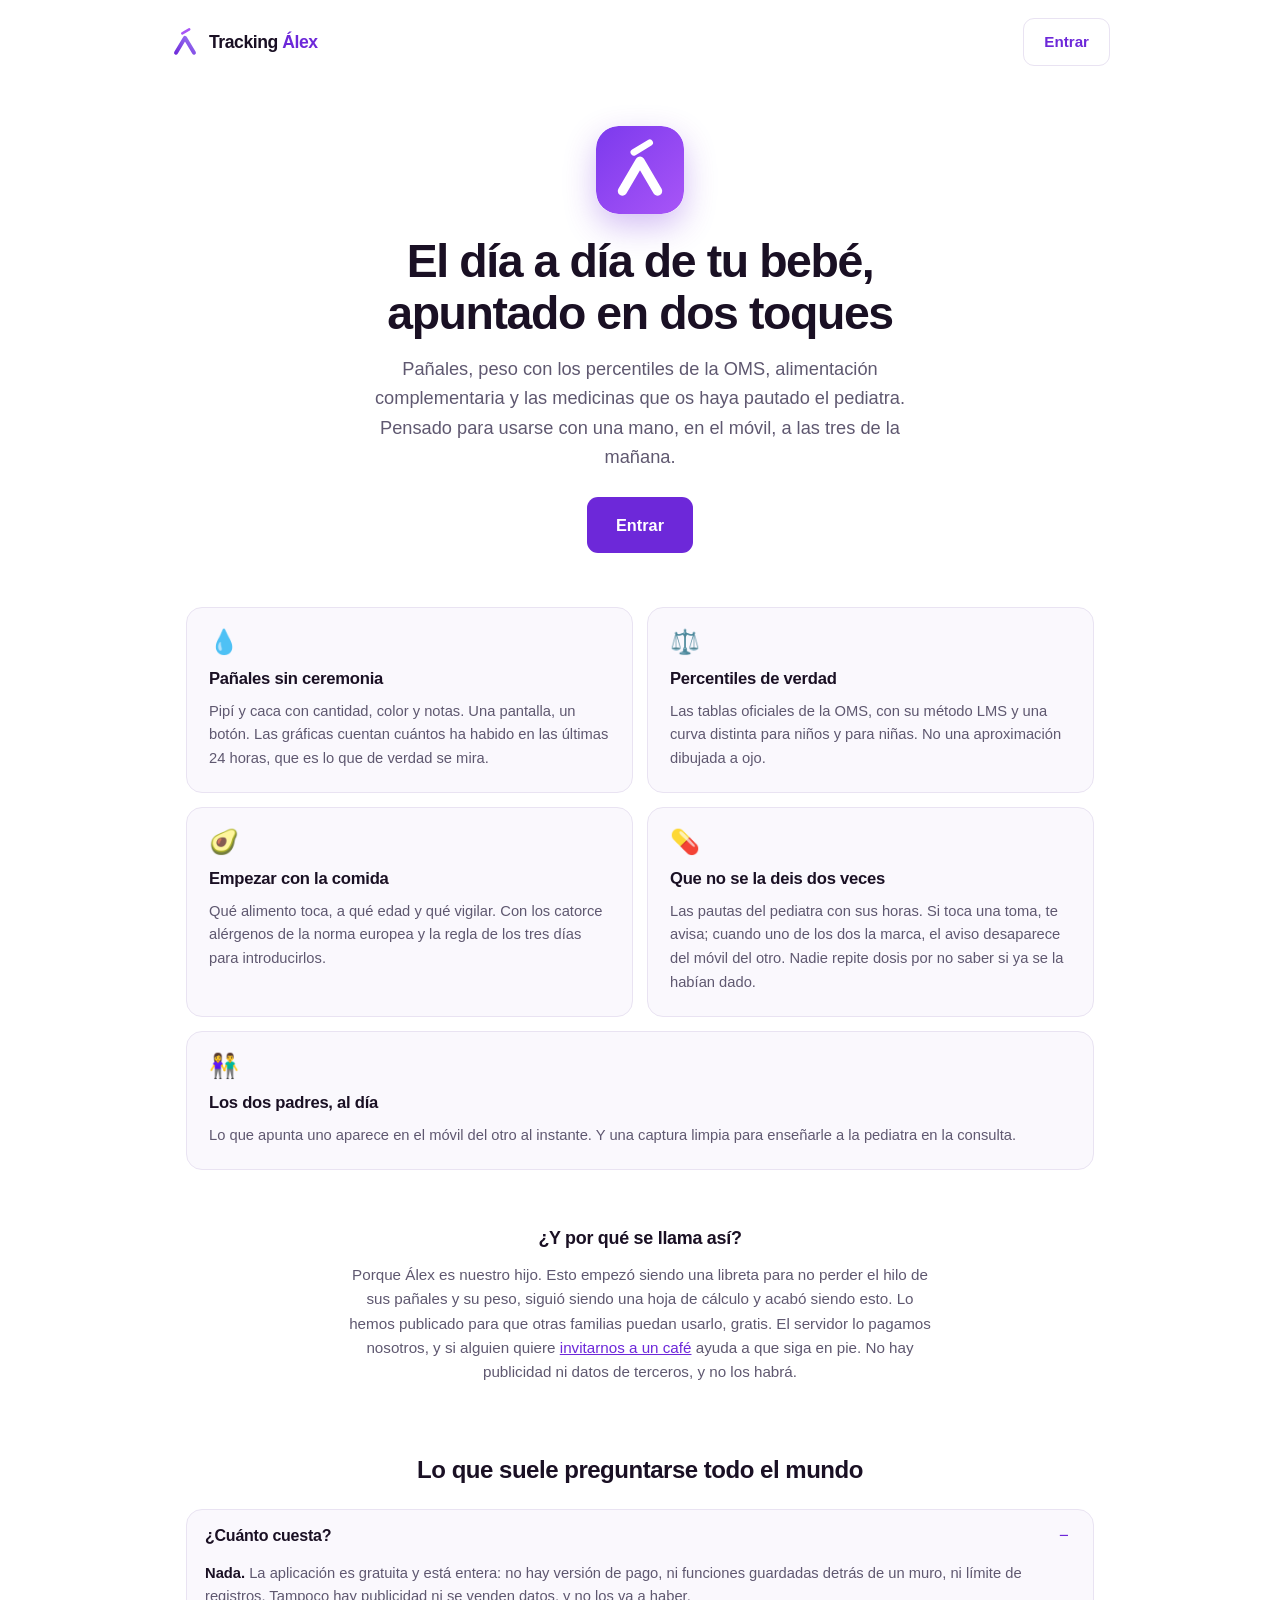
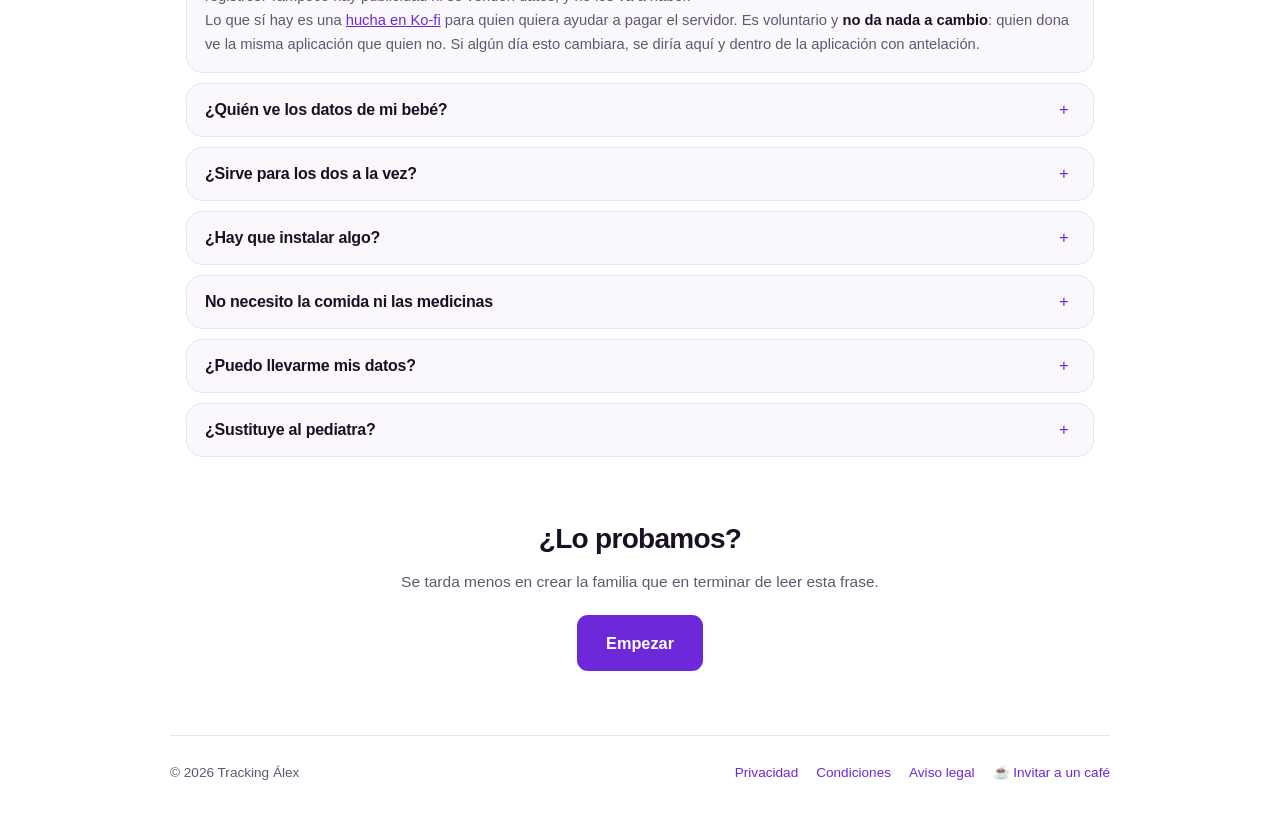
==== commit 90c84280: "Gratis y con donaciones: enlace a Ko-fi y textos al dia" ====
--- a/index.html
+++ b/index.html
@@ -54,6 +54,14 @@
   }
   </script>
 
+  <!-- Google Search no acepta SVG como favicon: su lista es BMP, GIF,
+       ICO, PNG, JPEG, PPM y TIFF. Declarando sólo el SVG, los resultados
+       de búsqueda salían con el globo terráqueo genérico. El SVG se queda
+       porque los navegadores modernos lo prefieren y escala sin pesar;
+       el .ico y el PNG son para todo lo demás. Se generan con
+       marca/iconos.py a partir de la misma pastilla. -->
+  <link rel="icon" href="favicon.ico" sizes="32x32">
+  <link rel="icon" href="marca/icono-96.png" type="image/png" sizes="96x96">
   <link rel="icon" href="favicon.svg" type="image/svg+xml">
   <link rel="apple-touch-icon" href="marca/icono-180.png">
   <meta name="theme-color" content="#6d28d9">
@@ -183,7 +191,11 @@
     <p>
       Porque Álex es nuestro hijo. Esto empezó siendo una libreta para no perder
       el hilo de sus pañales y su peso, siguió siendo una hoja de cálculo y
-      acabó siendo esto. Lo hemos publicado para que otras familias puedan usarlo. Si algún día cobramos será para poder mantenerlo en funcionamiento, y se avisará antes. No hay publicidad ni datos de terceros, y no los habrá.
+      acabó siendo esto. Lo hemos publicado para que otras familias puedan usarlo,
+      gratis. El servidor lo pagamos nosotros, y si alguien quiere
+      <a href="https://ko-fi.com/trackingalex" target="_blank" rel="noopener noreferrer"
+         >invitarnos a un café</a> ayuda a que siga en pie. No hay publicidad ni
+      datos de terceros, y no los habrá.
     </p>
   </section>
 
@@ -211,9 +223,18 @@
         <summary><h3>¿Cuánto cuesta?</h3></summary>
         <div class="faq-cuerpo">
           <p>
-            Ahora mismo se puede usar sin pagar. El día que haya un precio se
-            dirá aquí y dentro de la aplicación <strong>antes</strong> de cobrar
-            nada: no vas a encontrarte un cargo de sorpresa.
+            <strong>Nada.</strong> La aplicación es gratuita y está entera: no hay
+            versión de pago, ni funciones guardadas detrás de un muro, ni límite
+            de registros. Tampoco hay publicidad ni se venden datos, y no los va
+            a haber.
+          </p>
+          <p>
+            Lo que sí hay es una
+            <a href="https://ko-fi.com/trackingalex" target="_blank" rel="noopener noreferrer"
+               >hucha en Ko-fi</a> para quien quiera ayudar a pagar el servidor.
+            Es voluntario y <strong>no da nada a cambio</strong>: quien dona ve la
+            misma aplicación que quien no. Si algún día esto cambiara, se diría
+            aquí y dentro de la aplicación con antelación.
           </p>
         </div>
       </details>
@@ -300,6 +321,8 @@
     <a href="privacidad">Privacidad</a>
     <a href="terminos">Condiciones</a>
     <a href="aviso-legal">Aviso legal</a>
+    <a href="https://ko-fi.com/trackingalex" target="_blank" rel="noopener noreferrer"
+       >☕ Invitar a un café</a>
   </span>
 </footer>
 
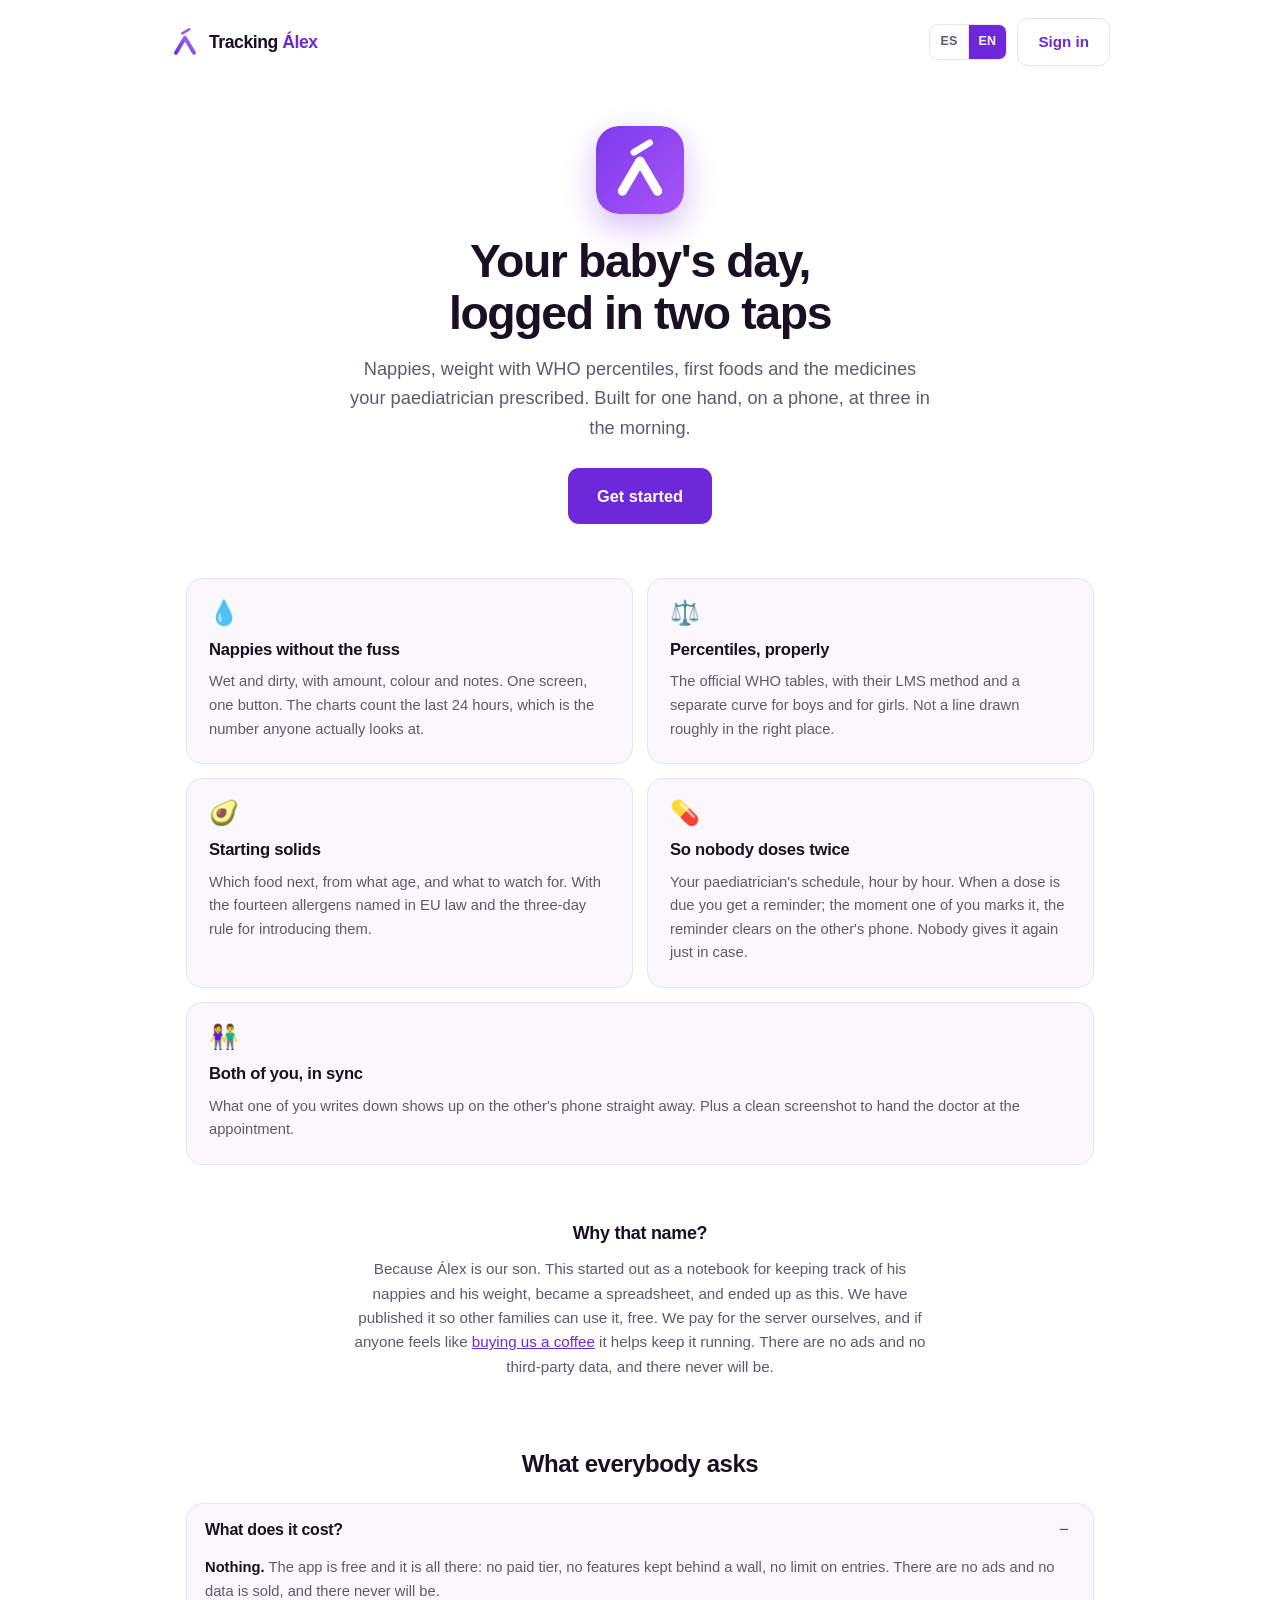
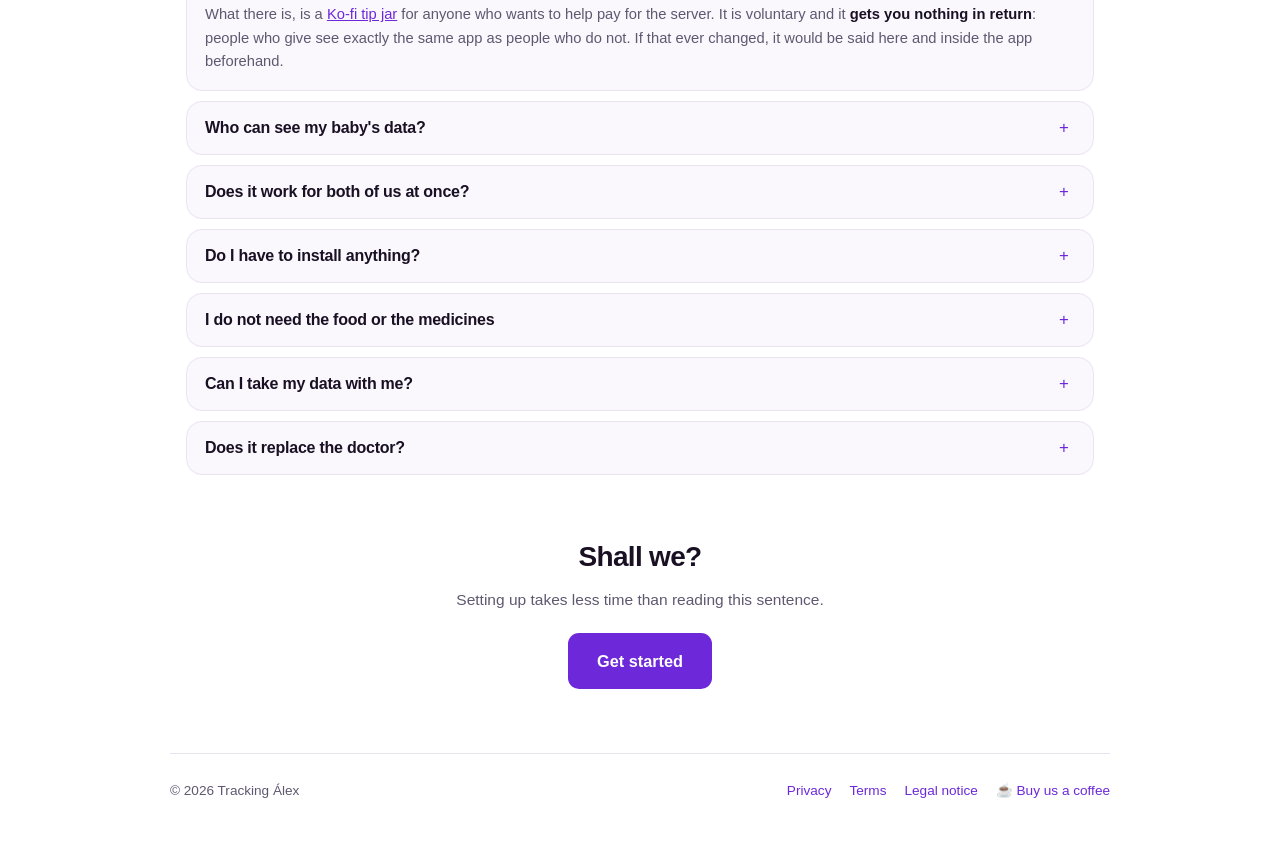
==== commit fa7375ea: "english translation" ====
--- a/index.html
+++ b/index.html
@@ -3,7 +3,68 @@
 <head>
   <meta charset="UTF-8">
   <meta name="viewport" content="width=device-width, initial-scale=1.0, viewport-fit=cover">
-  <title>Tracking Álex · seguimiento diario de tu bebé</title>
+  <title data-en="Tracking Álex · daily baby tracking">Tracking Álex · seguimiento diario de tu bebé</title>
+
+  <!-- ══ EL IDIOMA ═══════════════════════════════════════════════════
+       Las dos versiones del texto están en el HTML que se sirve; esto
+       sólo decide cuál se enseña. Es deliberado y es la diferencia que
+       importa: inyectar el texto con JavaScript al abrir sí perjudica al
+       SEO, servirlo entero y ocultar la mitad con CSS no. Lo dice el
+       comentario de las preguntas de más abajo, y vale igual aquí.
+
+       Va en línea y aquí arriba —no en un fichero aparte— para que el
+       atributo esté puesto antes de que se pinte nada y no se vea un
+       instante el idioma que no es. Mismo truco que el tema oscuro.
+
+       La clave de localStorage es la MISMA que usa app/idiomas.js
+       ('idioma'), así que elegir inglés aquí hace que la aplicación
+       arranque también en inglés, y al revés. -->
+  <script>
+    (function () {
+      var L = 'es';
+      try {
+        var g = localStorage.getItem('idioma');
+        if (g === 'es' || g === 'en') {
+          L = g;
+        } else {
+          var nav = (navigator.languages && navigator.languages[0])
+                 || navigator.language || 'es';
+          if (nav.slice(0, 2).toLowerCase() === 'en') L = 'en';
+        }
+      } catch (e) { /* modo privado: nos quedamos en español */ }
+
+      var h = document.documentElement;
+      h.setAttribute('data-lang', L);
+      h.lang = L;
+
+      document.addEventListener('DOMContentLoaded', function () {
+        /* El <title> y las og: sólo pueden tener un valor en el HTML
+           servido, así que el título inglés viaja en un atributo. La
+           tarjeta al compartir se queda en español: con una sola
+           dirección no hay forma de que sea otra cosa. */
+        var t = document.querySelector('title');
+        if (L === 'en' && t && t.getAttribute('data-en')) {
+          document.title = t.getAttribute('data-en');
+        }
+        var b = document.querySelectorAll('[data-idioma]');
+        for (var i = 0; i < b.length; i++) {
+          b[i].setAttribute('aria-current', b[i].getAttribute('data-idioma') === L ? 'true' : 'false');
+          b[i].addEventListener('click', function () {
+            try { localStorage.setItem('idioma', this.getAttribute('data-idioma')); } catch (e) {}
+            location.reload();
+          });
+        }
+      });
+    })();
+  </script>
+
+  <!-- Sin JavaScript no hay data-lang, no casa ninguna de las dos reglas
+       de landing.css y se verían los dos idiomas seguidos. Esto deja el
+       español, que es el idioma del documento servido. Son tres líneas y
+       evitan que la página se vea rota en el único caso en que el script
+       de arriba no llega a ejecutarse. -->
+  <noscript><style>[lang="en"] { display: none; }</style></noscript>
+
   <meta name="description" content="Pañales, peso con percentiles de la OMS, alimentación complementaria y las medicinas del pediatra. Para los dos padres, desde el móvil.">
 
   <!-- ══ Al compartir el enlace ══════════════════════════════════════
@@ -107,7 +168,17 @@
     <svg width="30" height="30" aria-hidden="true"><use href="#logoTA"/></svg>
     <span class="logo-txt">Tracking <em>Álex</em></span>
   </a>
-  <a class="btn btn-sec" href="app/">Entrar</a>
+  <span class="cab-dcha">
+    <!-- ES · EN. Recarga en vez de intercambiar en caliente: esta página
+         no tiene estado que perder, y recargar deja el <title> y el lang
+         correctos sin escribir más código. -->
+    <nav class="sel-idioma" aria-label="Idioma / Language">
+      <button type="button" data-idioma="es">ES</button>
+      <button type="button" data-idioma="en">EN</button>
+    </nav>
+    <a class="btn btn-sec" href="app/" lang="es">Entrar</a>
+    <a class="btn btn-sec" href="app/" lang="en">Sign in</a>
+  </span>
 </header>
 
 
@@ -115,16 +186,23 @@
   <section class="contenedor hero">
     <svg class="hero-logo" width="88" height="88" aria-hidden="true"><use href="#logoTAPastilla"/></svg>
 
-    <h1>El día a día de tu bebé,<br>apuntado en dos toques</h1>
-
-    <p>
+    <h1 lang="es">El día a día de tu bebé,<br>apuntado en dos toques</h1>
+    <h1 lang="en">Your baby's day,<br>logged in two taps</h1>
+
+    <p lang="es">
       Pañales, peso con los percentiles de la OMS, alimentación complementaria
       y las medicinas que os haya pautado el pediatra.
       Pensado para usarse con una mano, en el móvil, a las tres de la mañana.
     </p>
+    <p lang="en">
+      Nappies, weight with WHO percentiles, first foods and the medicines your
+      paediatrician prescribed.
+      Built for one hand, on a phone, at three in the morning.
+    </p>
 
     <div class="hero-botones">
-      <a class="btn btn-pri btn-grande" href="app/">Entrar</a>
+      <a class="btn btn-pri btn-grande" href="app/" lang="es">Entrar</a>
+      <a class="btn btn-pri btn-grande" href="app/" lang="en">Get started</a>
     </div>
 
   </section>
@@ -133,50 +211,79 @@
   <section class="contenedor rejilla">
     <article class="ficha">
       <span class="ficha-icono" aria-hidden="true">💧</span>
-      <h2>Pañales sin ceremonia</h2>
-      <p>
+      <h2 lang="es">Pañales sin ceremonia</h2>
+      <h2 lang="en">Nappies without the fuss</h2>
+      <p lang="es">
         Pipí y caca con cantidad, color y notas. Una pantalla, un botón.
         Las gráficas cuentan cuántos ha habido en las últimas 24 horas,
         que es lo que de verdad se mira.
       </p>
+      <p lang="en">
+        Wet and dirty, with amount, colour and notes. One screen, one
+        button. The charts count the last 24 hours, which is the number
+        anyone actually looks at.
+      </p>
     </article>
 
     <article class="ficha">
       <span class="ficha-icono" aria-hidden="true">⚖️</span>
-      <h2>Percentiles de verdad</h2>
-      <p>
+      <h2 lang="es">Percentiles de verdad</h2>
+      <h2 lang="en">Percentiles, properly</h2>
+      <p lang="es">
         Las tablas oficiales de la OMS, con su método LMS y una curva
         distinta para niños y para niñas. No una aproximación dibujada
         a ojo.
       </p>
+      <p lang="en">
+        The official WHO tables, with their LMS method and a separate
+        curve for boys and for girls. Not a line drawn roughly in the
+        right place.
+      </p>
     </article>
 
     <article class="ficha">
       <span class="ficha-icono" aria-hidden="true">🥑</span>
-      <h2>Empezar con la comida</h2>
-      <p>
+      <h2 lang="es">Empezar con la comida</h2>
+      <h2 lang="en">Starting solids</h2>
+      <p lang="es">
         Qué alimento toca, a qué edad y qué vigilar. Con los catorce
         alérgenos de la norma europea y la regla de los tres días para
         introducirlos.
       </p>
+      <p lang="en">
+        Which food next, from what age, and what to watch for. With the
+        fourteen allergens named in EU law and the three-day rule for
+        introducing them.
+      </p>
     </article>
 
     <article class="ficha">
       <span class="ficha-icono" aria-hidden="true">💊</span>
-      <h2>Que no se la deis dos veces</h2>
-      <p>
+      <h2 lang="es">Que no se la deis dos veces</h2>
+      <h2 lang="en">So nobody doses twice</h2>
+      <p lang="es">
         Las pautas del pediatra con sus horas. Si toca una toma, te avisa;
         cuando uno de los dos la marca, el aviso desaparece del móvil del
         otro. Nadie repite dosis por no saber si ya se la habían dado.
       </p>
+      <p lang="en">
+        Your paediatrician's schedule, hour by hour. When a dose is due
+        you get a reminder; the moment one of you marks it, the reminder
+        clears on the other's phone. Nobody gives it again just in case.
+      </p>
     </article>
 
     <article class="ficha">
       <span class="ficha-icono" aria-hidden="true">👫</span>
-      <h2>Los dos padres, al día</h2>
-      <p>
+      <h2 lang="es">Los dos padres, al día</h2>
+      <h2 lang="en">Both of you, in sync</h2>
+      <p lang="es">
         Lo que apunta uno aparece en el móvil del otro al instante. Y una
         captura limpia para enseñarle a la pediatra en la consulta.
+      </p>
+      <p lang="en">
+        What one of you writes down shows up on the other's phone straight
+        away. Plus a clean screenshot to hand the doctor at the appointment.
       </p>
     </article>
   </section>
@@ -187,8 +294,9 @@
        convence más que cualquier lista de características, y conviene
        leerlo antes de ponerse a resolver dudas. -->
   <section class="contenedor historia">
-    <h2>¿Y por qué se llama así?</h2>
-    <p>
+    <h2 lang="es">¿Y por qué se llama así?</h2>
+    <h2 lang="en">Why that name?</h2>
+    <p lang="es">
       Porque Álex es nuestro hijo. Esto empezó siendo una libreta para no perder
       el hilo de sus pañales y su peso, siguió siendo una hoja de cálculo y
       acabó siendo esto. Lo hemos publicado para que otras familias puedan usarlo,
@@ -197,6 +305,15 @@
          >invitarnos a un café</a> ayuda a que siga en pie. No hay publicidad ni
       datos de terceros, y no los habrá.
     </p>
+    <p lang="en">
+      Because Álex is our son. This started out as a notebook for keeping track
+      of his nappies and his weight, became a spreadsheet, and ended up as this.
+      We have published it so other families can use it, free. We pay for the
+      server ourselves, and if anyone feels like
+      <a href="https://ko-fi.com/trackingalex" target="_blank" rel="noopener noreferrer"
+         >buying us a coffee</a> it helps keep it running. There are no ads and
+      no third-party data, and there never will be.
+    </p>
   </section>
 
   <!-- ══ PREGUNTAS ══════════════════════════════════════════════════
@@ -216,12 +333,13 @@
        a propósito: si estuvieran todas cerradas, alguien podría no
        darse cuenta de que se abren. -->
   <section class="contenedor faq" id="preguntas">
-    <h2 class="faq-titulo">Lo que suele preguntarse todo el mundo</h2>
+    <h2 class="faq-titulo" lang="es">Lo que suele preguntarse todo el mundo</h2>
+    <h2 class="faq-titulo" lang="en">What everybody asks</h2>
 
     <div class="faq-lista">
       <details class="faq-item" open>
-        <summary><h3>¿Cuánto cuesta?</h3></summary>
-        <div class="faq-cuerpo">
+        <summary><h3 lang="es">¿Cuánto cuesta?</h3><h3 lang="en">What does it cost?</h3></summary>
+        <div class="faq-cuerpo" lang="es">
           <p>
             <strong>Nada.</strong> La aplicación es gratuita y está entera: no hay
             versión de pago, ni funciones guardadas detrás de un muro, ni límite
@@ -237,40 +355,78 @@
             aquí y dentro de la aplicación con antelación.
           </p>
         </div>
+        <div class="faq-cuerpo" lang="en">
+          <p>
+            <strong>Nothing.</strong> The app is free and it is all there: no paid
+            tier, no features kept behind a wall, no limit on entries. There are
+            no ads and no data is sold, and there never will be.
+          </p>
+          <p>
+            What there is, is a
+            <a href="https://ko-fi.com/trackingalex" target="_blank" rel="noopener noreferrer"
+               >Ko-fi tip jar</a> for anyone who wants to help pay for the server.
+            It is voluntary and it <strong>gets you nothing in return</strong>: people
+            who give see exactly the same app as people who do not. If that ever
+            changed, it would be said here and inside the app beforehand.
+          </p>
+        </div>
       </details>
       <details class="faq-item">
-        <summary><h3>¿Quién ve los datos de mi bebé?</h3></summary>
-        <div class="faq-cuerpo">
+        <summary><h3 lang="es">¿Quién ve los datos de mi bebé?</h3><h3 lang="en">Who can see my baby's data?</h3></summary>
+        <div class="faq-cuerpo" lang="es">
           <p>
             Sólo quien esté en tu familia: tú y la persona a la que invites.
             No hay publicidad, no se venden a terceros y no los habrá.
             Está todo escrito en la <a href="privacidad">política de privacidad</a>.
           </p>
         </div>
+        <div class="faq-cuerpo" lang="en">
+          <p>
+            Only the people in your family: you and whoever you invite.
+            There are no ads, nothing is sold to third parties, and that will
+            not change. It is all written down in the
+            <a href="privacidad">privacy policy</a>.
+          </p>
+        </div>
       </details>
       <details class="faq-item">
-        <summary><h3>¿Sirve para los dos a la vez?</h3></summary>
-        <div class="faq-cuerpo">
+        <summary><h3 lang="es">¿Sirve para los dos a la vez?</h3><h3 lang="en">Does it work for both of us at once?</h3></summary>
+        <div class="faq-cuerpo" lang="es">
           <p>
             Para eso se hizo. Invitas a tu pareja con un código y lo que apunta
             uno aparece en el móvil del otro al instante, sin recargar nada.
             Es lo que evita la dosis repetida a las cuatro de la mañana.
           </p>
         </div>
+        <div class="faq-cuerpo" lang="en">
+          <p>
+            That is what it was built for. You invite your partner with a code,
+            and what one of you writes down appears on the other's phone straight
+            away, without reloading anything. That is what stops the repeated dose
+            at four in the morning.
+          </p>
+        </div>
       </details>
       <details class="faq-item">
-        <summary><h3>¿Hay que instalar algo?</h3></summary>
-        <div class="faq-cuerpo">
+        <summary><h3 lang="es">¿Hay que instalar algo?</h3><h3 lang="en">Do I have to install anything?</h3></summary>
+        <div class="faq-cuerpo" lang="es">
           <p>
             No: se abre en el navegador del móvil o del ordenador. Si la añades
             a la pantalla de inicio llegan los avisos de medicación — y en
             iPhone instalarla es la <em>única</em> forma de que lleguen.
           </p>
         </div>
+        <div class="faq-cuerpo" lang="en">
+          <p>
+            No: it opens in your phone's browser, or your computer's. If you add it
+            to the home screen you get the medicine reminders — and on iPhone,
+            installing it is the <em>only</em> way they arrive.
+          </p>
+        </div>
       </details>
       <details class="faq-item">
-        <summary><h3>No necesito la comida ni las medicinas</h3></summary>
-        <div class="faq-cuerpo">
+        <summary><h3 lang="es">No necesito la comida ni las medicinas</h3><h3 lang="en">I do not need the food or the medicines</h3></summary>
+        <div class="faq-cuerpo" lang="es">
           <p>
             Pues se apagan. Cada cosa —pañales, peso, extracción, comida,
             medicinas— se enciende y se apaga en Ajustes. Lo que esté apagado
@@ -278,20 +434,35 @@
             el día que haga falta.
           </p>
         </div>
+        <div class="faq-cuerpo" lang="en">
+          <p>
+            Then turn them off. Each part —nappies, weight, pumping, food,
+            medicines— switches on and off in Settings. Whatever is off disappears
+            from the bar and stays out of the way. You can switch it back on the
+            day you need it.
+          </p>
+        </div>
       </details>
       <details class="faq-item">
-        <summary><h3>¿Puedo llevarme mis datos?</h3></summary>
-        <div class="faq-cuerpo">
+        <summary><h3 lang="es">¿Puedo llevarme mis datos?</h3><h3 lang="en">Can I take my data with me?</h3></summary>
+        <div class="faq-cuerpo" lang="es">
           <p>
             Cuando quieras: se descarga todo en un fichero JSON, y las medicinas
             además en CSV para abrirlo con una hoja de cálculo. Y si decides
             irte, se borra la cuenta entera desde la propia aplicación.
           </p>
         </div>
+        <div class="faq-cuerpo" lang="en">
+          <p>
+            Whenever you like: everything downloads as a JSON file, and the
+            medicines also as CSV to open in a spreadsheet. And if you decide to
+            leave, the whole account deletes from inside the app itself.
+          </p>
+        </div>
       </details>
       <details class="faq-item">
-        <summary><h3>¿Sustituye al pediatra?</h3></summary>
-        <div class="faq-cuerpo">
+        <summary><h3 lang="es">¿Sustituye al pediatra?</h3><h3 lang="en">Does it replace the doctor?</h3></summary>
+        <div class="faq-cuerpo" lang="es">
           <p>
             No, y conviene decirlo claro: <strong>esto no es un producto
             sanitario</strong>. Sirve para no perder el hilo y para llegar a la
@@ -299,6 +470,14 @@
             nada por tu cuenta.
           </p>
         </div>
+        <div class="faq-cuerpo" lang="en">
+          <p>
+            No, and it is worth saying plainly: <strong>this is not a medical
+            device</strong>. It is for keeping track and for turning up to the
+            appointment with the numbers to hand — not for diagnosing anything or
+            deciding anything on your own.
+          </p>
+        </div>
       </details>
     </div>
   </section>
@@ -307,9 +486,12 @@
        ningún botón. Quien llega hasta aquí leyendo es precisamente
        quien ya estaba convencido. -->
   <section class="contenedor cierre">
-    <h2>¿Lo probamos?</h2>
-    <p>Se tarda menos en crear la familia que en terminar de leer esta frase.</p>
-    <a class="btn btn-pri btn-grande" href="app/">Empezar</a>
+    <h2 lang="es">¿Lo probamos?</h2>
+    <h2 lang="en">Shall we?</h2>
+    <p lang="es">Se tarda menos en crear la familia que en terminar de leer esta frase.</p>
+    <p lang="en">Setting up takes less time than reading this sentence.</p>
+    <a class="btn btn-pri btn-grande" href="app/" lang="es">Empezar</a>
+    <a class="btn btn-pri btn-grande" href="app/" lang="en">Get started</a>
   </section>
 
 </main>
@@ -317,13 +499,20 @@
 
 <footer class="contenedor pie">
   <span>© 2026 Tracking Álex</span>
-  <span class="pie-enlaces">
+  <span class="pie-enlaces" lang="es">
     <a href="privacidad">Privacidad</a>
     <a href="terminos">Condiciones</a>
     <a href="aviso-legal">Aviso legal</a>
     <a href="https://ko-fi.com/trackingalex" target="_blank" rel="noopener noreferrer"
        >☕ Invitar a un café</a>
   </span>
+  <span class="pie-enlaces" lang="en">
+    <a href="privacidad">Privacy</a>
+    <a href="terminos">Terms</a>
+    <a href="aviso-legal">Legal notice</a>
+    <a href="https://ko-fi.com/trackingalex" target="_blank" rel="noopener noreferrer"
+       >☕ Buy us a coffee</a>
+  </span>
 </footer>
 
 </body>
--- a/landing.css
+++ b/landing.css
@@ -366,6 +366,16 @@
   margin: 32px 0 10px;
 }
 
+/* Un escalón por debajo del h2, para los apartados dentro de un
+   apartado. Sin esto saldría con el tamaño por defecto del navegador,
+   que es MÁS grande que el h2 de aquí al lado. */
+.legal h3 {
+  font-size: 0.98rem;
+  font-weight: 650;
+  letter-spacing: -0.01em;
+  margin: 20px 0 8px;
+}
+
 .legal p, .legal li, .legal dd { color: var(--tinta2); }
 .legal p  { margin-bottom: 12px; }
 .legal ul { margin: 0 0 12px 20px; }
@@ -445,3 +455,67 @@
 }
 
 .historia p { color: var(--tinta2); font-size: 0.95rem; }
+
+
+/* ═══════════════════════════════════════════════════════════════
+   LOS DOS IDIOMAS
+
+   Las dos versiones de cada texto viajan en el HTML y aquí se
+   esconde la que no toca. Importa que sea así y no al revés —un
+   solo idioma servido y el otro inyectado con JavaScript—: lo
+   servido lo lee Google, lo inyectado al abrir no.
+
+   El selector lo marca el script en línea del <head>, que pone
+   data-lang en el <html> antes del primer pintado.
+
+   Sin JavaScript no hay data-lang y ninguna de las dos reglas
+   casaría. De eso se encarga un <noscript> en el <head> de cada
+   página, que esconde el inglés y deja el español — que es el
+   idioma del documento que se sirve.
+   ═══════════════════════════════════════════════════════════════ */
+
+[data-lang="es"] [lang="en"],
+[data-lang="en"] [lang="es"] { display: none; }
+
+/* El <html> lleva su propio lang y es antecesor, no descendiente,
+   así que las reglas de arriba no lo tocan. */
+
+.sel-idioma {
+  display: inline-flex;
+  border: 1px solid var(--linea);
+  border-radius: 8px;
+  overflow: hidden;
+}
+
+.sel-idioma button {
+  background: transparent;
+  border: none;
+  color: var(--tinta2);
+  font: inherit;
+  font-size: 0.78rem;
+  font-weight: 600;
+  letter-spacing: 0.02em;
+  padding: 7px 10px;
+  cursor: pointer;
+}
+
+.sel-idioma button + button { border-left: 1px solid var(--linea); }
+.sel-idioma button:hover    { color: var(--marca); }
+
+/* El idioma activo. aria-current lo pone el script, así que lo que
+   se ve y lo que lee un lector de pantalla no se separan. */
+.sel-idioma button[aria-current="true"] {
+  background: var(--marca);
+  color: #fff;
+}
+
+.cab-dcha {
+  display: flex;
+  align-items: center;
+  gap: 10px;
+}
+
+/* En un móvil estrecho el selector se queda y el botón encoge */
+@media (max-width: 420px) {
+  .cab-dcha .btn { padding: 9px 12px; }
+}
